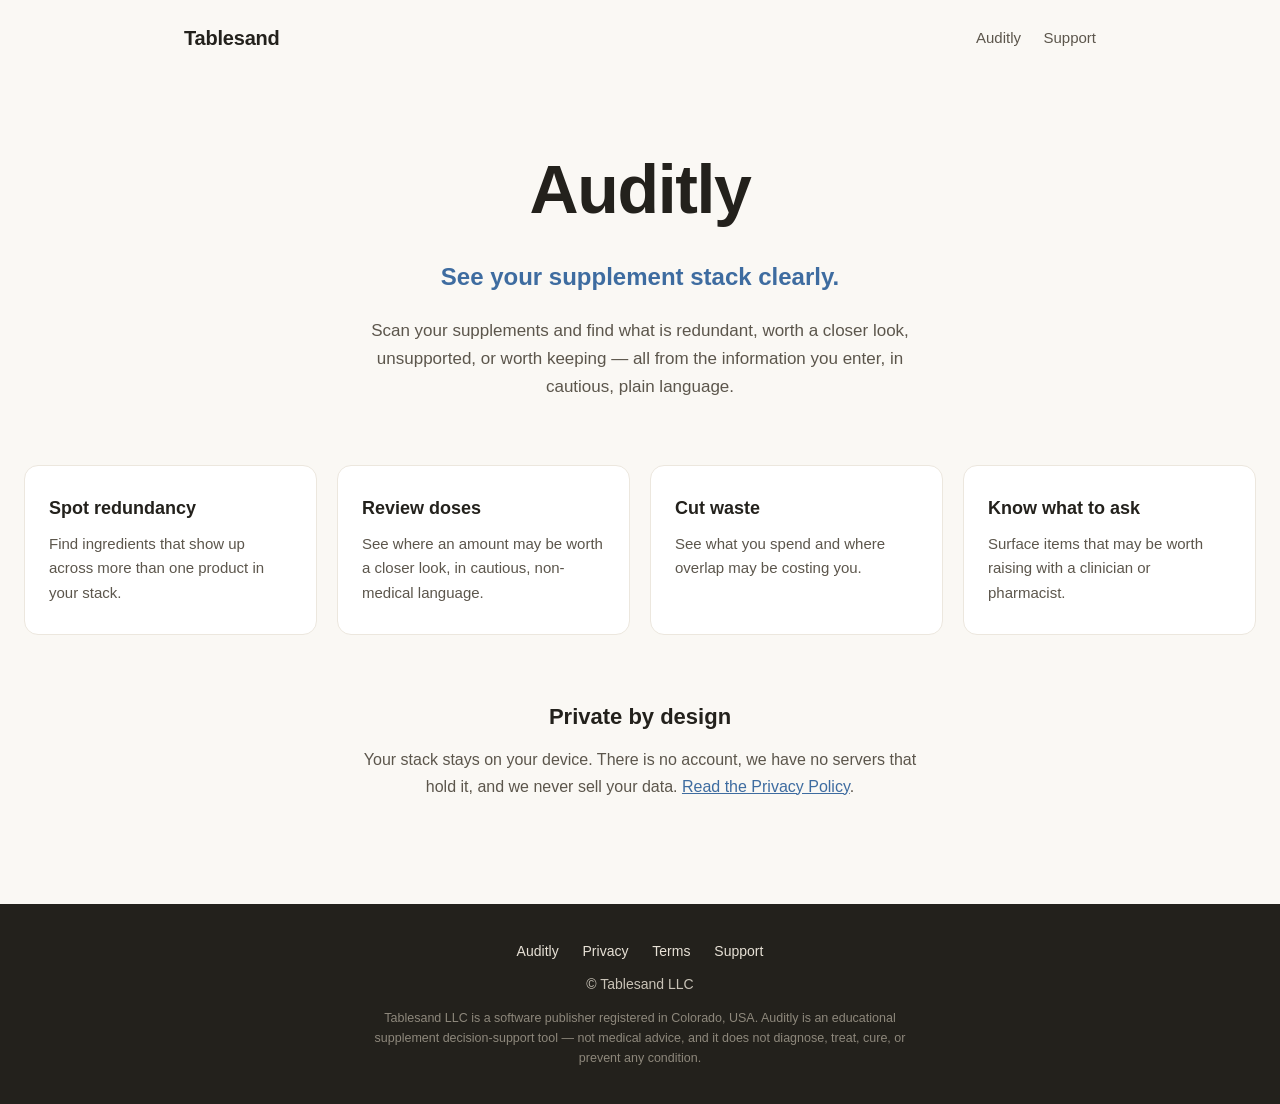
==== auditly/index.html @ 9981241c "feat(auditly): add Auditly site section and retire Coover Add the marketing landing, Privacy Policy," ====
<!DOCTYPE html>
<html lang="en">
<head>
  <meta charset="UTF-8">
  <meta name="viewport" content="width=device-width, initial-scale=1">
  <title>Auditly — See your supplement stack clearly</title>
  <meta name="description" content="Auditly reviews the supplements you take and shows where they may overlap, where a dose may be worth a closer look, where you may be overspending, and what may be worth discussing with a clinician.">
  <link rel="stylesheet" href="/styles.css">
</head>
<body>
  <nav class="nav">
    <a class="brand" href="/">Tablesand</a>
    <div class="links">
      <a href="/auditly">Auditly</a>
      <a href="/auditly/support">Support</a>
    </div>
  </nav>

  <header class="hero">
    <h1>Auditly</h1>
    <div class="tag">See your supplement stack clearly.</div>
    <p>Scan your supplements and find what is redundant, worth a closer look, unsupported, or worth keeping — all from the information you enter, in cautious, plain language.</p>
  </header>

  <section class="feat" id="what">
    <div class="card">
      <h3>Spot redundancy</h3>
      <p>Find ingredients that show up across more than one product in your stack.</p>
    </div>
    <div class="card">
      <h3>Review doses</h3>
      <p>See where an amount may be worth a closer look, in cautious, non-medical language.</p>
    </div>
    <div class="card">
      <h3>Cut waste</h3>
      <p>See what you spend and where overlap may be costing you.</p>
    </div>
    <div class="card">
      <h3>Know what to ask</h3>
      <p>Surface items that may be worth raising with a clinician or pharmacist.</p>
    </div>
  </section>

  <section class="contact">
    <h2>Private by design</h2>
    <p style="max-width:560px;margin:0 auto;color:var(--muted);font-size:16px">Your stack stays on your device. There is no account, we have no servers that hold it, and we never sell your data. <a href="/auditly/privacy">Read the Privacy Policy</a>.</p>
  </section>

  <footer>
    <div>
      <a href="/auditly">Auditly</a>
      <a href="/auditly/privacy">Privacy</a>
      <a href="/auditly/terms">Terms</a>
      <a href="/auditly/support">Support</a>
    </div>
    <div style="margin-top:10px">© Tablesand LLC</div>
    <span class="disc">Tablesand LLC is a software publisher registered in Colorado, USA. Auditly is an educational supplement decision-support tool — not medical advice, and it does not diagnose, treat, cure, or prevent any condition.</span>
  </footer>
</body>
</html>
---- styles.css ----
:root {
  --paper: #FAF8F4;
  --ink: #23211C;
  --muted: #5C564C;
  --soft: #8A8377;
  --accent: #3E6CA0;
  --accent-soft: #EAF0F7;
  --card: #FFFFFF;
  --border: #ECE7DE;
  --footer: #23211C;
}

* { box-sizing: border-box; }

html { -webkit-text-size-adjust: 100%; }

body {
  margin: 0;
  background: var(--paper);
  color: var(--ink);
  font-family: -apple-system, BlinkMacSystemFont, "Segoe UI", Helvetica, Arial, sans-serif;
  line-height: 1.65;
}

a { color: var(--accent); }

.wrap { max-width: 760px; margin: 0 auto; padding: 0 24px; }

/* Top nav */
.nav {
  display: flex;
  align-items: center;
  justify-content: space-between;
  max-width: 960px;
  margin: 0 auto;
  padding: 22px 24px;
}
.nav .brand { font-weight: 700; font-size: 20px; letter-spacing: -0.01em; text-decoration: none; color: var(--ink); }
.nav .links a { margin-left: 18px; font-size: 15px; text-decoration: none; color: var(--muted); }
.nav .links a:hover { color: var(--ink); }

/* Hero */
.hero { text-align: center; padding: 56px 24px 56px; }
.hero h1 { font-size: clamp(40px, 8vw, 68px); font-weight: 700; margin: 0 0 12px; letter-spacing: -0.02em; }
.hero .tag { font-size: clamp(18px, 3.2vw, 24px); color: var(--accent); font-weight: 600; margin: 0 0 20px; }
.hero p { max-width: 560px; margin: 0 auto 0; font-size: 17px; color: var(--muted); }

/* Feature / product row */
.feat { display: flex; flex-wrap: wrap; gap: 20px; justify-content: center; padding: 8px 24px 56px; }
.card {
  background: var(--card);
  border: 1px solid var(--border);
  border-radius: 14px;
  padding: 28px 24px;
  flex: 1 1 240px;
  max-width: 320px;
  text-align: left;
}
.card h3 { margin: 0 0 8px; font-size: 18px; }
.card p { margin: 0; font-size: 15px; color: var(--muted); }
.card .link { display: inline-block; margin-top: 12px; font-size: 14px; font-weight: 600; text-decoration: none; }

/* Contact */
.contact { text-align: center; padding: 8px 24px 56px; }
.contact h2 { font-size: 22px; font-weight: 700; margin: 0 0 12px; }
.mail {
  display: inline-block; background: var(--accent); color: #fff;
  text-decoration: none; padding: 12px 22px; border-radius: 10px; font-weight: 600; font-size: 16px;
}
.mail:hover { opacity: .9; }

/* Document pages */
.doc { padding: 48px 24px 24px; }
.doc h1 { font-size: clamp(30px, 5vw, 42px); font-weight: 700; margin: 0 0 6px; letter-spacing: -0.02em; }
.doc .date { color: var(--soft); font-size: 14px; margin: 0 0 28px; }
.doc h2 { font-size: 20px; font-weight: 700; color: var(--accent); margin: 32px 0 10px; }
.doc p { margin: 0 0 14px; font-size: 16px; color: #3F3A32; }
.doc ul { margin: 0 0 14px; padding-left: 22px; }
.doc li { margin: 0 0 8px; font-size: 16px; color: #3F3A32; }
.doc strong { color: var(--ink); }

/* Footer */
footer {
  background: var(--footer); color: #C9C3B7; text-align: center;
  padding: 36px 24px; margin-top: 48px; font-size: 14px;
}
footer a { color: #E7E1D6; text-decoration: none; margin: 0 10px; }
footer a:hover { text-decoration: underline; }
footer .disc { display: block; max-width: 560px; margin: 12px auto 0; color: #8E887C; font-size: 12.5px; line-height: 1.6; }
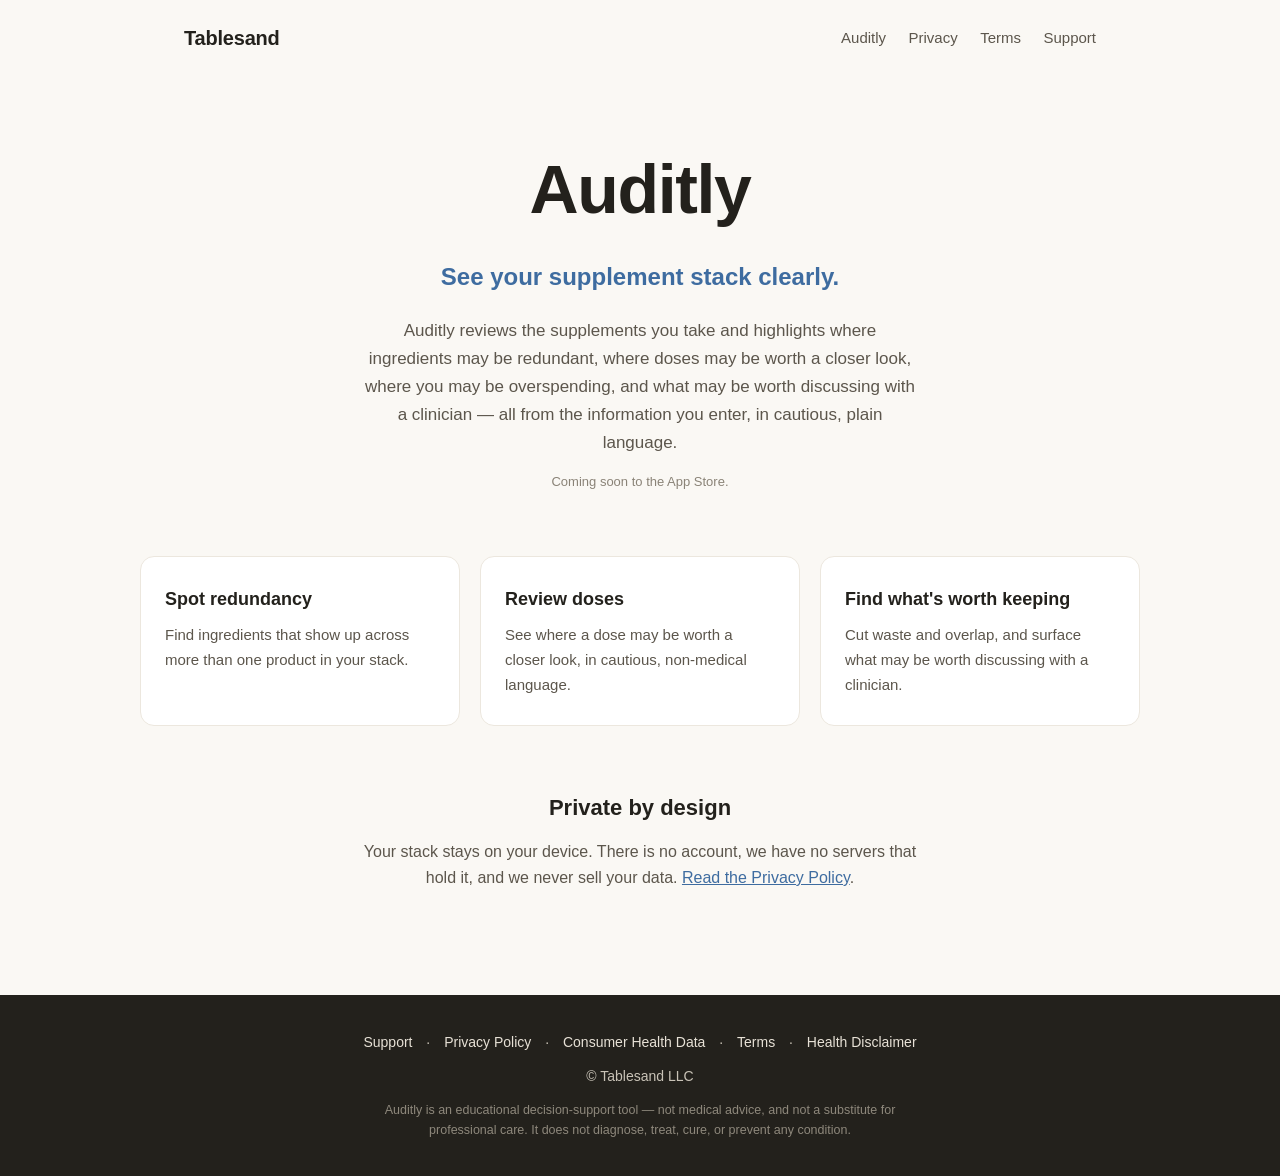
==== commit 9bc525e3: "feat(auditly): publish full long-form legal documents Replace the first-tier in-app summaries with t" ====
--- a/auditly/index.html
+++ b/auditly/index.html
@@ -4,7 +4,7 @@
   <meta charset="UTF-8">
   <meta name="viewport" content="width=device-width, initial-scale=1">
   <title>Auditly — See your supplement stack clearly</title>
-  <meta name="description" content="Auditly reviews the supplements you take and shows where they may overlap, where a dose may be worth a closer look, where you may be overspending, and what may be worth discussing with a clinician.">
+  <meta name="description" content="Auditly reviews the supplements you take and highlights where ingredients may be redundant, where doses may be worth a closer look, and what may be worth discussing with a clinician.">
   <link rel="stylesheet" href="/styles.css">
 </head>
 <body>
@@ -12,6 +12,8 @@
     <a class="brand" href="/">Tablesand</a>
     <div class="links">
       <a href="/auditly">Auditly</a>
+      <a href="/auditly/privacy">Privacy</a>
+      <a href="/auditly/terms">Terms</a>
       <a href="/auditly/support">Support</a>
     </div>
   </nav>
@@ -19,25 +21,22 @@
   <header class="hero">
     <h1>Auditly</h1>
     <div class="tag">See your supplement stack clearly.</div>
-    <p>Scan your supplements and find what is redundant, worth a closer look, unsupported, or worth keeping — all from the information you enter, in cautious, plain language.</p>
+    <p>Auditly reviews the supplements you take and highlights where ingredients may be redundant, where doses may be worth a closer look, where you may be overspending, and what may be worth discussing with a clinician — all from the information you enter, in cautious, plain language.</p>
+    <span class="soon" style="display:block;margin-top:14px;font-size:13px;color:var(--soft)">Coming soon to the App Store.</span>
   </header>
 
-  <section class="feat" id="what">
+  <section class="feat">
     <div class="card">
       <h3>Spot redundancy</h3>
       <p>Find ingredients that show up across more than one product in your stack.</p>
     </div>
     <div class="card">
       <h3>Review doses</h3>
-      <p>See where an amount may be worth a closer look, in cautious, non-medical language.</p>
+      <p>See where a dose may be worth a closer look, in cautious, non-medical language.</p>
     </div>
     <div class="card">
-      <h3>Cut waste</h3>
-      <p>See what you spend and where overlap may be costing you.</p>
-    </div>
-    <div class="card">
-      <h3>Know what to ask</h3>
-      <p>Surface items that may be worth raising with a clinician or pharmacist.</p>
+      <h3>Find what's worth keeping</h3>
+      <p>Cut waste and overlap, and surface what may be worth discussing with a clinician.</p>
     </div>
   </section>
 
@@ -48,13 +47,14 @@
 
   <footer>
     <div>
-      <a href="/auditly">Auditly</a>
-      <a href="/auditly/privacy">Privacy</a>
-      <a href="/auditly/terms">Terms</a>
-      <a href="/auditly/support">Support</a>
+      <a href="/auditly/support">Support</a> ·
+      <a href="/auditly/privacy">Privacy Policy</a> ·
+      <a href="/auditly/consumer-health-data">Consumer Health Data</a> ·
+      <a href="/auditly/terms">Terms</a> ·
+      <a href="/auditly/health-disclaimer">Health Disclaimer</a>
     </div>
-    <div style="margin-top:10px">© Tablesand LLC</div>
-    <span class="disc">Tablesand LLC is a software publisher registered in Colorado, USA. Auditly is an educational supplement decision-support tool — not medical advice, and it does not diagnose, treat, cure, or prevent any condition.</span>
+    <div style="margin-top:10px;">© Tablesand LLC</div>
+    <span class="disc">Auditly is an educational decision-support tool — not medical advice, and not a substitute for professional care. It does not diagnose, treat, cure, or prevent any condition.</span>
   </footer>
 </body>
 </html>
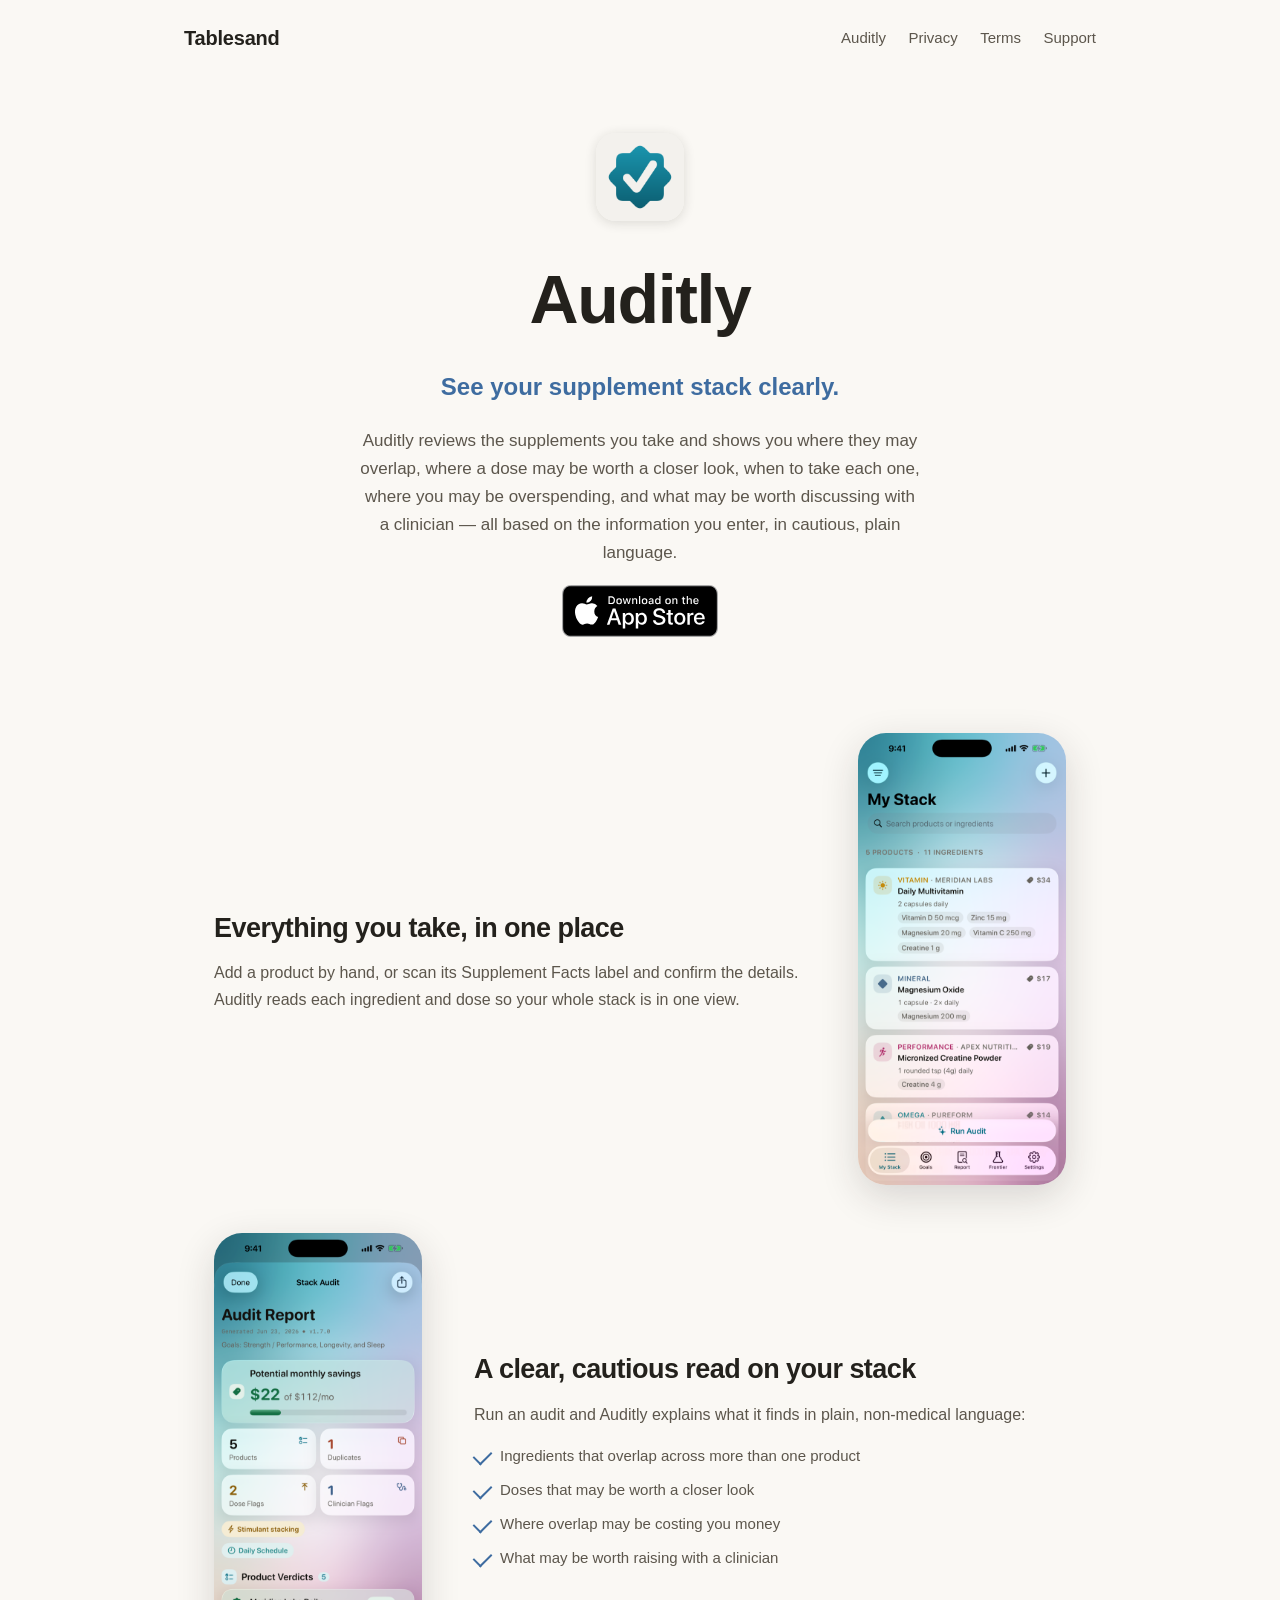
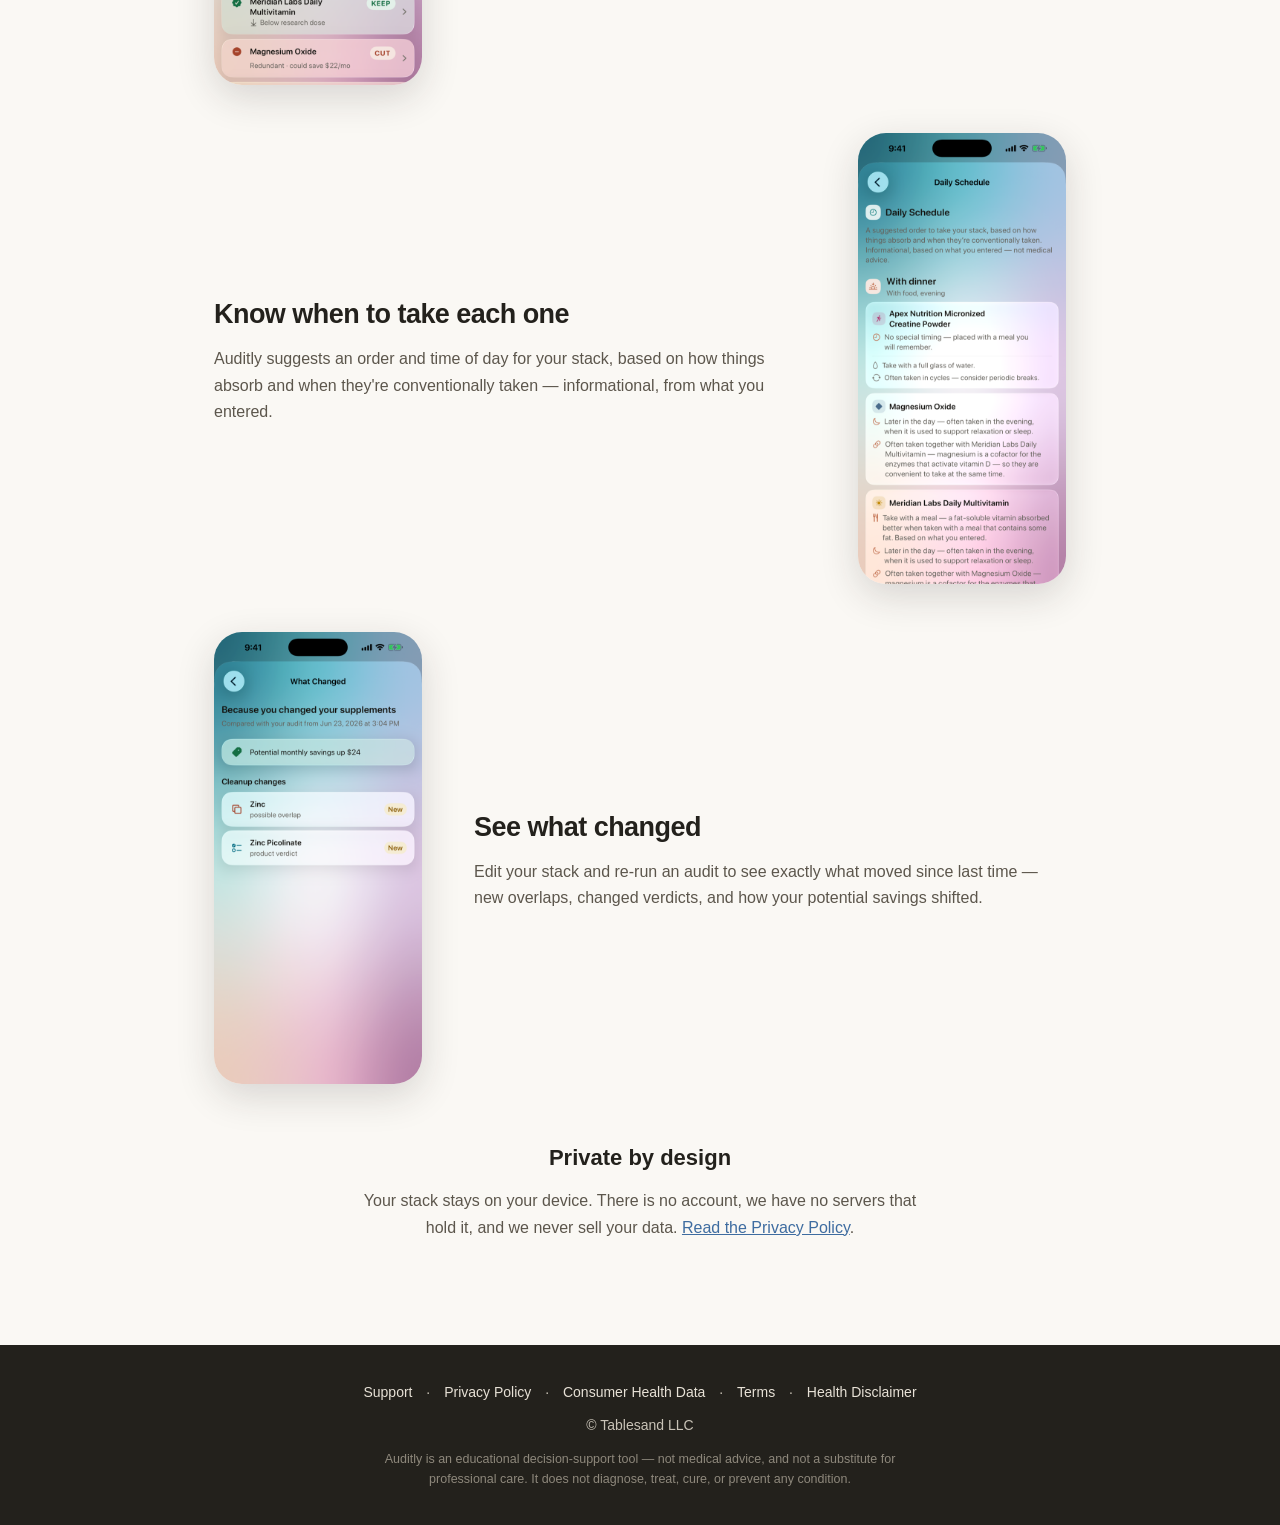
==== commit 1fcfaaa9: "feat(auditly): add App Store launch assets, refresh copy, and screenshot showcase The Auditly app is" ====
--- a/auditly/index.html
+++ b/auditly/index.html
@@ -4,8 +4,10 @@
   <meta charset="UTF-8">
   <meta name="viewport" content="width=device-width, initial-scale=1">
   <title>Auditly — See your supplement stack clearly</title>
-  <meta name="description" content="Auditly reviews the supplements you take and highlights where ingredients may be redundant, where doses may be worth a closer look, and what may be worth discussing with a clinician.">
+  <meta name="description" content="Auditly reviews the supplements you take and shows where they may overlap, where a dose may be worth a closer look, when to take each one, where you may be overspending, and what may be worth discussing with a clinician.">
   <link rel="stylesheet" href="/styles.css">
+  <link rel="icon" type="image/png" href="/favicon-96.png">
+  <link rel="apple-touch-icon" href="/apple-touch-icon.png">
 </head>
 <body>
   <nav class="nav">
@@ -19,24 +21,50 @@
   </nav>
 
   <header class="hero">
+    <img class="appicon" src="/auditly-icon.png" alt="Auditly app icon" width="88" height="88">
     <h1>Auditly</h1>
     <div class="tag">See your supplement stack clearly.</div>
-    <p>Auditly reviews the supplements you take and highlights where ingredients may be redundant, where doses may be worth a closer look, where you may be overspending, and what may be worth discussing with a clinician — all from the information you enter, in cautious, plain language.</p>
-    <span class="soon" style="display:block;margin-top:14px;font-size:13px;color:var(--soft)">Coming soon to the App Store.</span>
+    <p>Auditly reviews the supplements you take and shows you where they may overlap, where a dose may be worth a closer look, when to take each one, where you may be overspending, and what may be worth discussing with a clinician — all based on the information you enter, in cautious, plain language.</p>
+    <a class="appstore" href="https://apps.apple.com/us/app/auditly/id6780102394" style="margin-top:18px"><img src="/appstore-badge.svg" alt="Download Auditly on the App Store" width="150" height="50"></a>
   </header>
 
-  <section class="feat">
-    <div class="card">
-      <h3>Spot redundancy</h3>
-      <p>Find ingredients that show up across more than one product in your stack.</p>
+  <section class="showcase">
+    <div class="show-row">
+      <div class="show-text">
+        <h3>Everything you take, in one place</h3>
+        <p>Add a product by hand, or scan its Supplement Facts label and confirm the details. Auditly reads each ingredient and dose so your whole stack is in one view.</p>
+      </div>
+      <div class="show-shot"><img src="/auditly/img/stack.png" alt="The My Stack screen listing supplements and their ingredients" width="256" height="556" loading="lazy"></div>
     </div>
-    <div class="card">
-      <h3>Review doses</h3>
-      <p>See where a dose may be worth a closer look, in cautious, non-medical language.</p>
+
+    <div class="show-row">
+      <div class="show-text">
+        <h3>A clear, cautious read on your stack</h3>
+        <p>Run an audit and Auditly explains what it finds in plain, non-medical language:</p>
+        <ul class="show-list">
+          <li>Ingredients that overlap across more than one product</li>
+          <li>Doses that may be worth a closer look</li>
+          <li>Where overlap may be costing you money</li>
+          <li>What may be worth raising with a clinician</li>
+        </ul>
+      </div>
+      <div class="show-shot"><img src="/auditly/img/report.png" alt="The audit report showing monthly savings, duplicates, dose flags, and product verdicts" width="256" height="556" loading="lazy"></div>
     </div>
-    <div class="card">
-      <h3>Find what's worth keeping</h3>
-      <p>Cut waste and overlap, and surface what may be worth discussing with a clinician.</p>
+
+    <div class="show-row">
+      <div class="show-text">
+        <h3>Know when to take each one</h3>
+        <p>Auditly suggests an order and time of day for your stack, based on how things absorb and when they're conventionally taken — informational, from what you entered.</p>
+      </div>
+      <div class="show-shot"><img src="/auditly/img/schedule.png" alt="The daily schedule grouping supplements by time of day" width="256" height="556" loading="lazy"></div>
+    </div>
+
+    <div class="show-row">
+      <div class="show-text">
+        <h3>See what changed</h3>
+        <p>Edit your stack and re-run an audit to see exactly what moved since last time — new overlaps, changed verdicts, and how your potential savings shifted.</p>
+      </div>
+      <div class="show-shot"><img src="/auditly/img/changed.png" alt="The What Changed screen comparing an audit to the previous one" width="256" height="556" loading="lazy"></div>
     </div>
   </section>
 
--- a/styles.css
+++ b/styles.css
@@ -60,6 +60,41 @@
 .card p { margin: 0; font-size: 15px; color: var(--muted); }
 .card .link { display: inline-block; margin-top: 12px; font-size: 14px; font-weight: 600; text-decoration: none; }
 
+/* App icon */
+.appicon { display: block; width: 88px; height: 88px; border-radius: 20px; margin: 0 auto 22px; box-shadow: 0 2px 12px rgba(35, 33, 28, .14); }
+.card-head { display: flex; align-items: center; gap: 12px; margin: 0 0 8px; }
+.card-head img { width: 40px; height: 40px; border-radius: 9px; box-shadow: 0 1px 5px rgba(35, 33, 28, .12); }
+.card-head h3 { margin: 0; font-size: 18px; }
+
+/* App Store badge */
+.appstore { display: inline-block; line-height: 0; }
+.appstore img, .appstore svg { height: 52px; width: auto; }
+.appstore:hover { opacity: .85; }
+.card .appstore { margin-top: 14px; }
+
+/* Alternating screenshot showcase */
+.showcase { max-width: 900px; margin: 0 auto; padding: 8px 24px 24px; }
+.show-row { display: flex; align-items: center; gap: 52px; padding: 24px 0; }
+.show-row:nth-child(even) { flex-direction: row-reverse; }
+.show-text { flex: 1 1 0; min-width: 0; }
+.show-text h3 { font-size: clamp(22px, 3vw, 27px); margin: 0 0 10px; letter-spacing: -0.02em; }
+.show-text p { font-size: 16px; color: var(--muted); margin: 0; }
+.show-list { list-style: none; margin: 16px 0 0; padding: 0; }
+.show-list li { position: relative; padding-left: 26px; margin: 0 0 9px; font-size: 15px; color: var(--muted); }
+.show-list li:last-child { margin-bottom: 0; }
+.show-list li::before {
+  content: ""; position: absolute; left: 0; top: 6px; width: 15px; height: 9px;
+  border-left: 2px solid var(--accent); border-bottom: 2px solid var(--accent);
+  transform: rotate(-45deg);
+}
+.show-shot { flex: 0 0 auto; width: 208px; }
+.show-shot img { width: 100%; height: auto; display: block; border-radius: 28px; box-shadow: 0 12px 38px rgba(35, 33, 28, .16); }
+@media (max-width: 720px) {
+  .show-row, .show-row:nth-child(even) { flex-direction: column; text-align: center; gap: 20px; padding: 26px 0; }
+  .show-shot { width: 196px; }
+  .show-list { display: inline-block; text-align: left; }
+}
+
 /* Contact */
 .contact { text-align: center; padding: 8px 24px 56px; }
 .contact h2 { font-size: 22px; font-weight: 700; margin: 0 0 12px; }
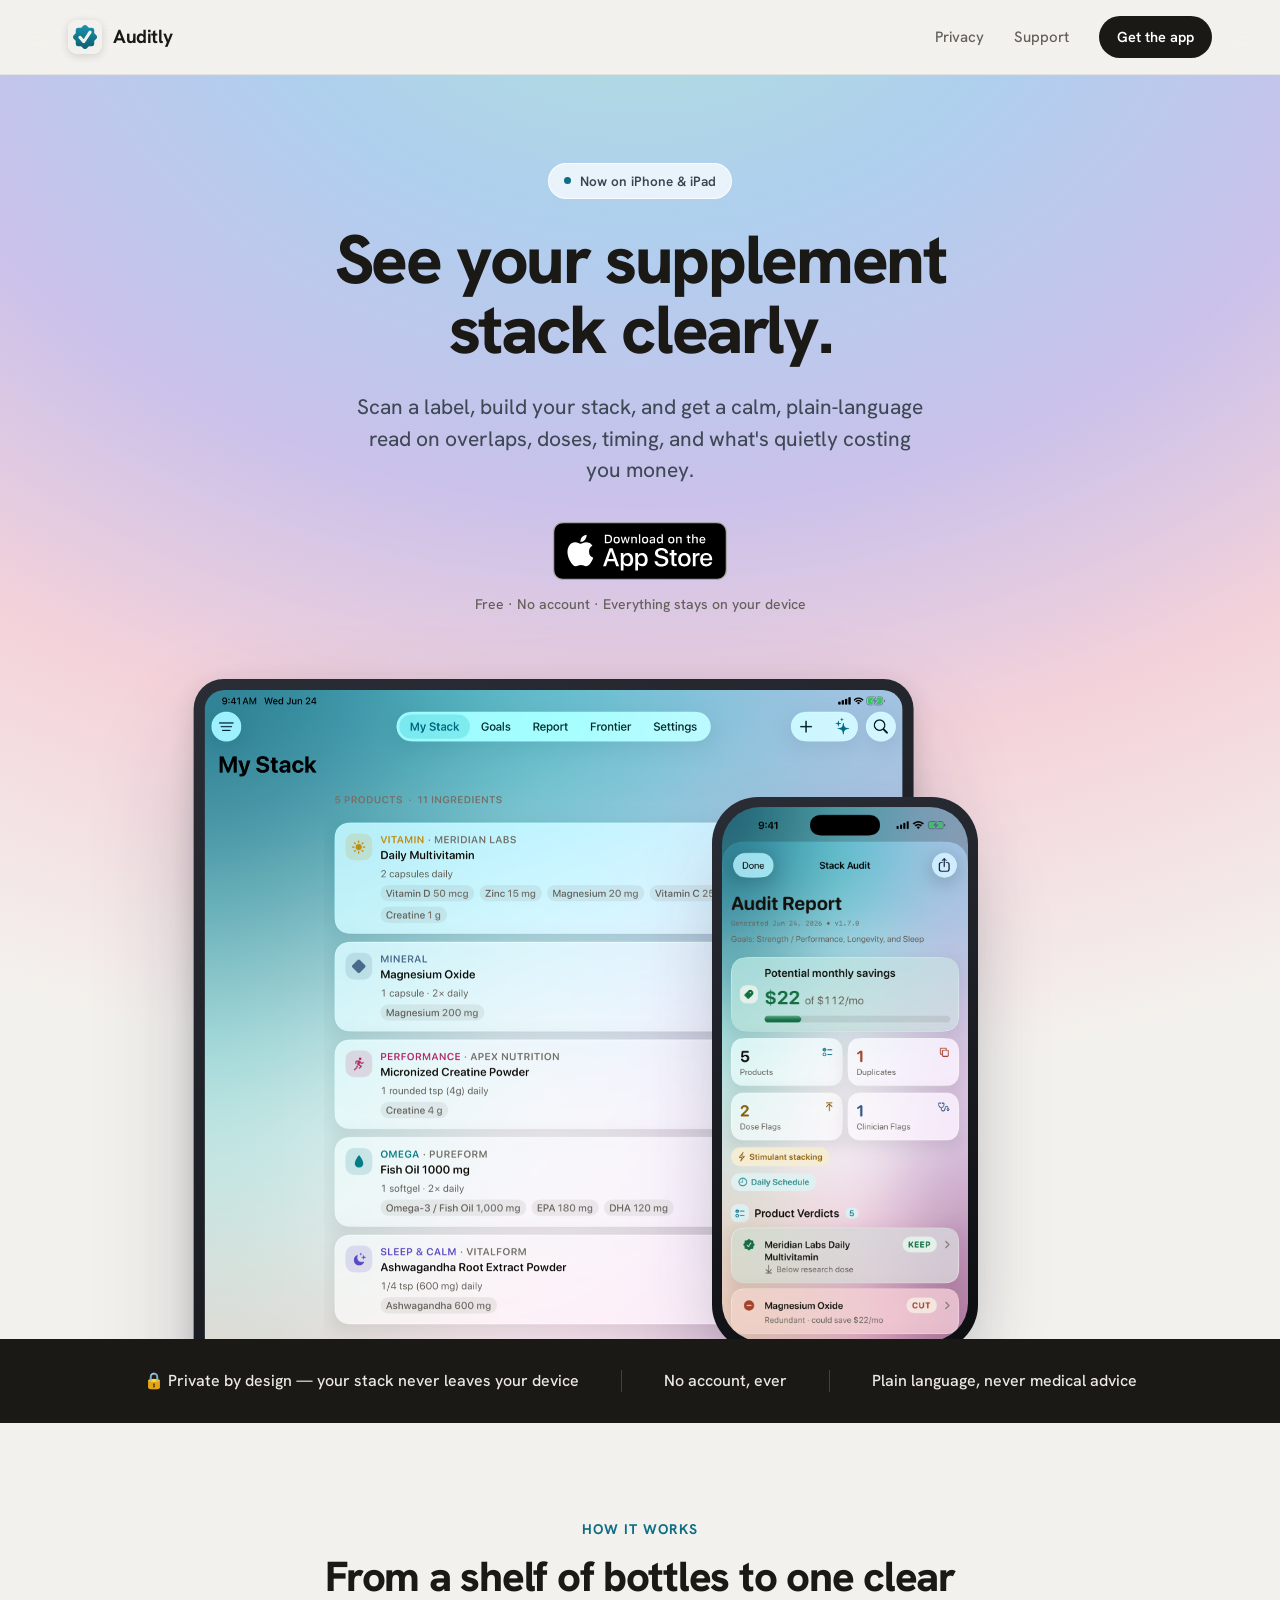
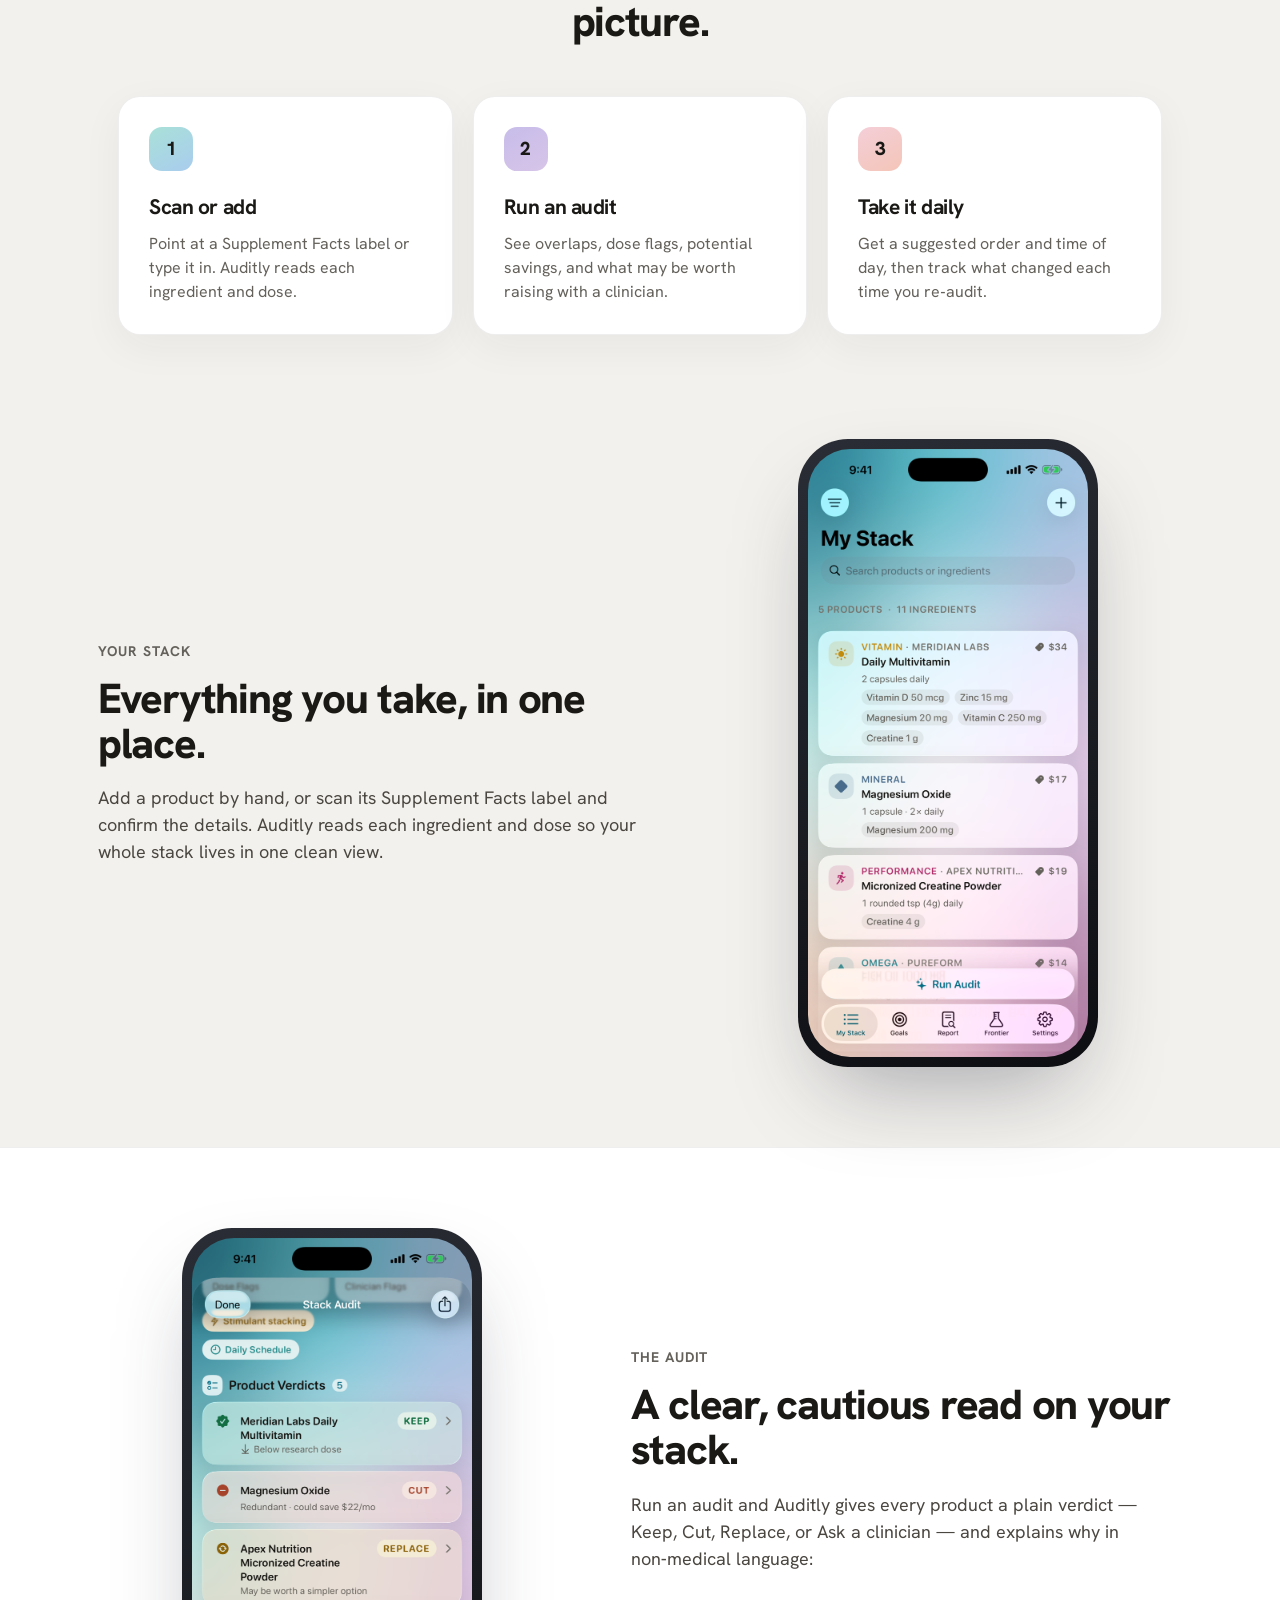
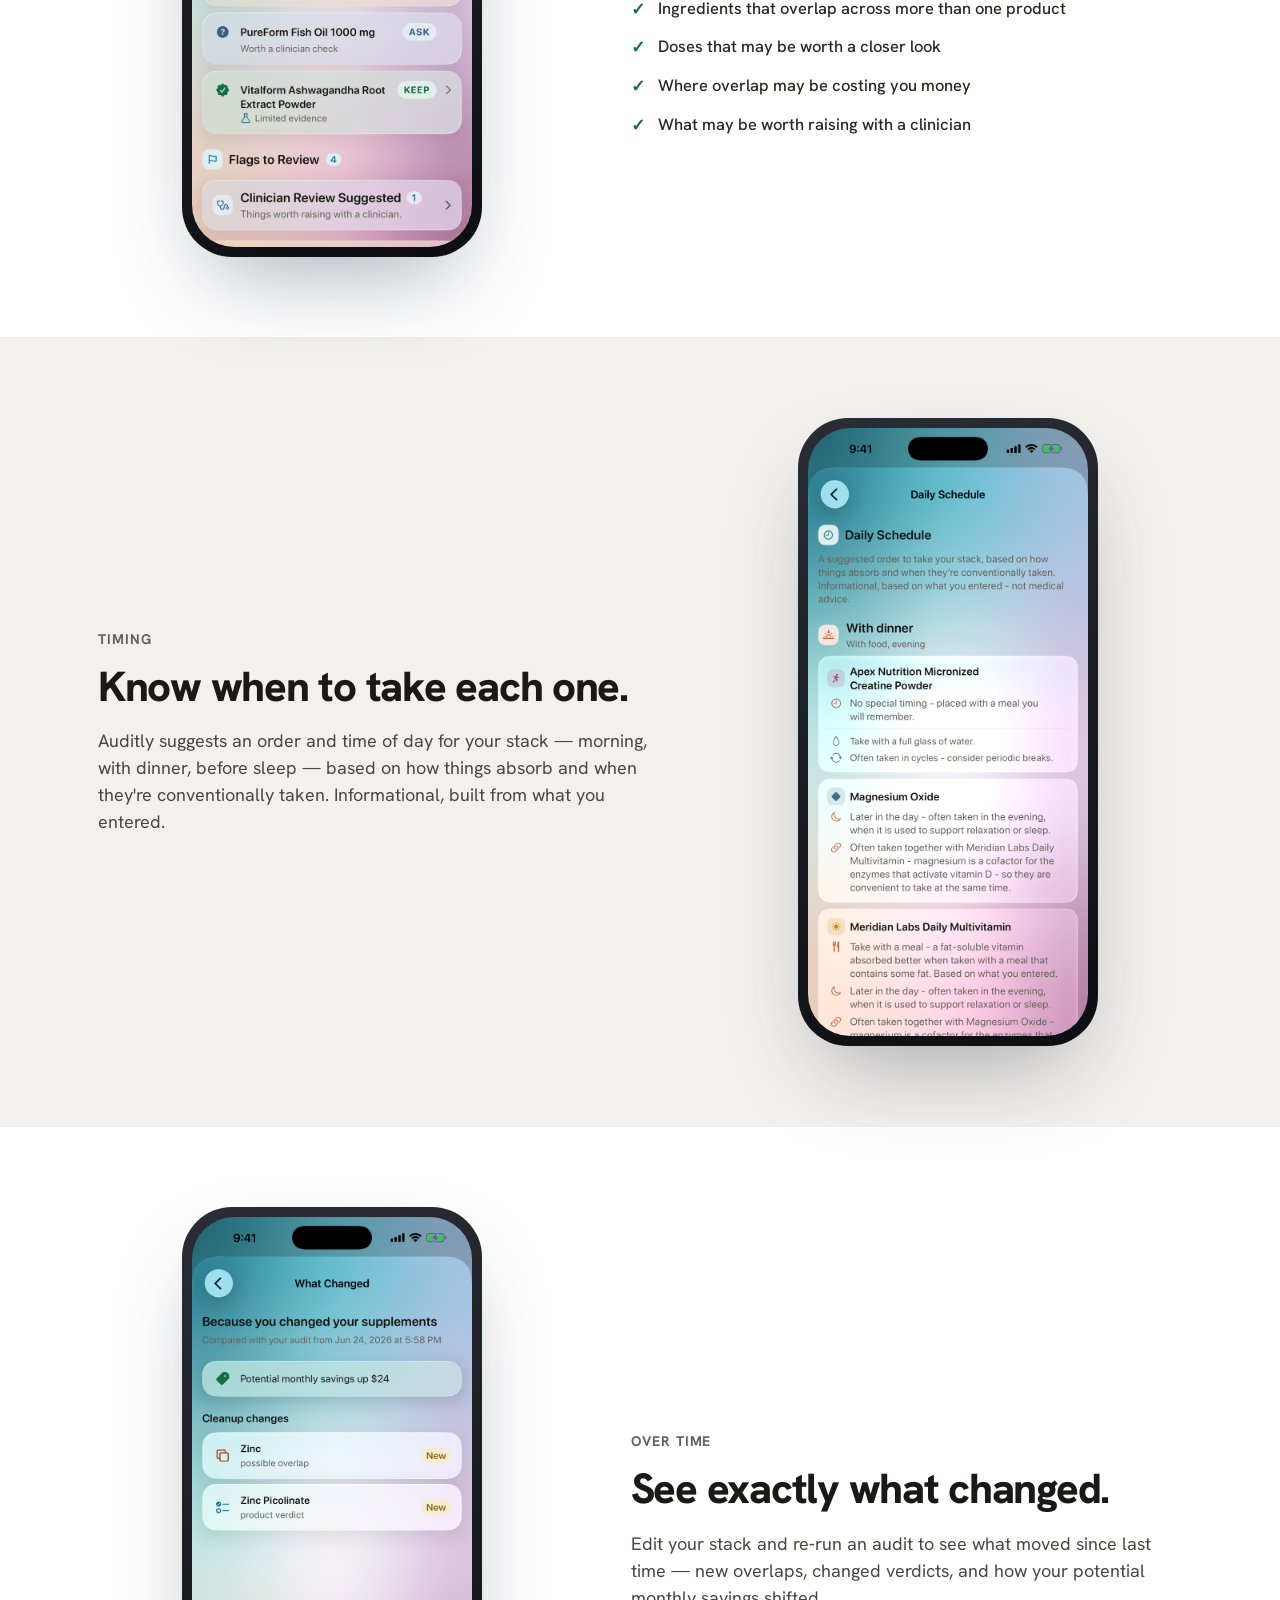
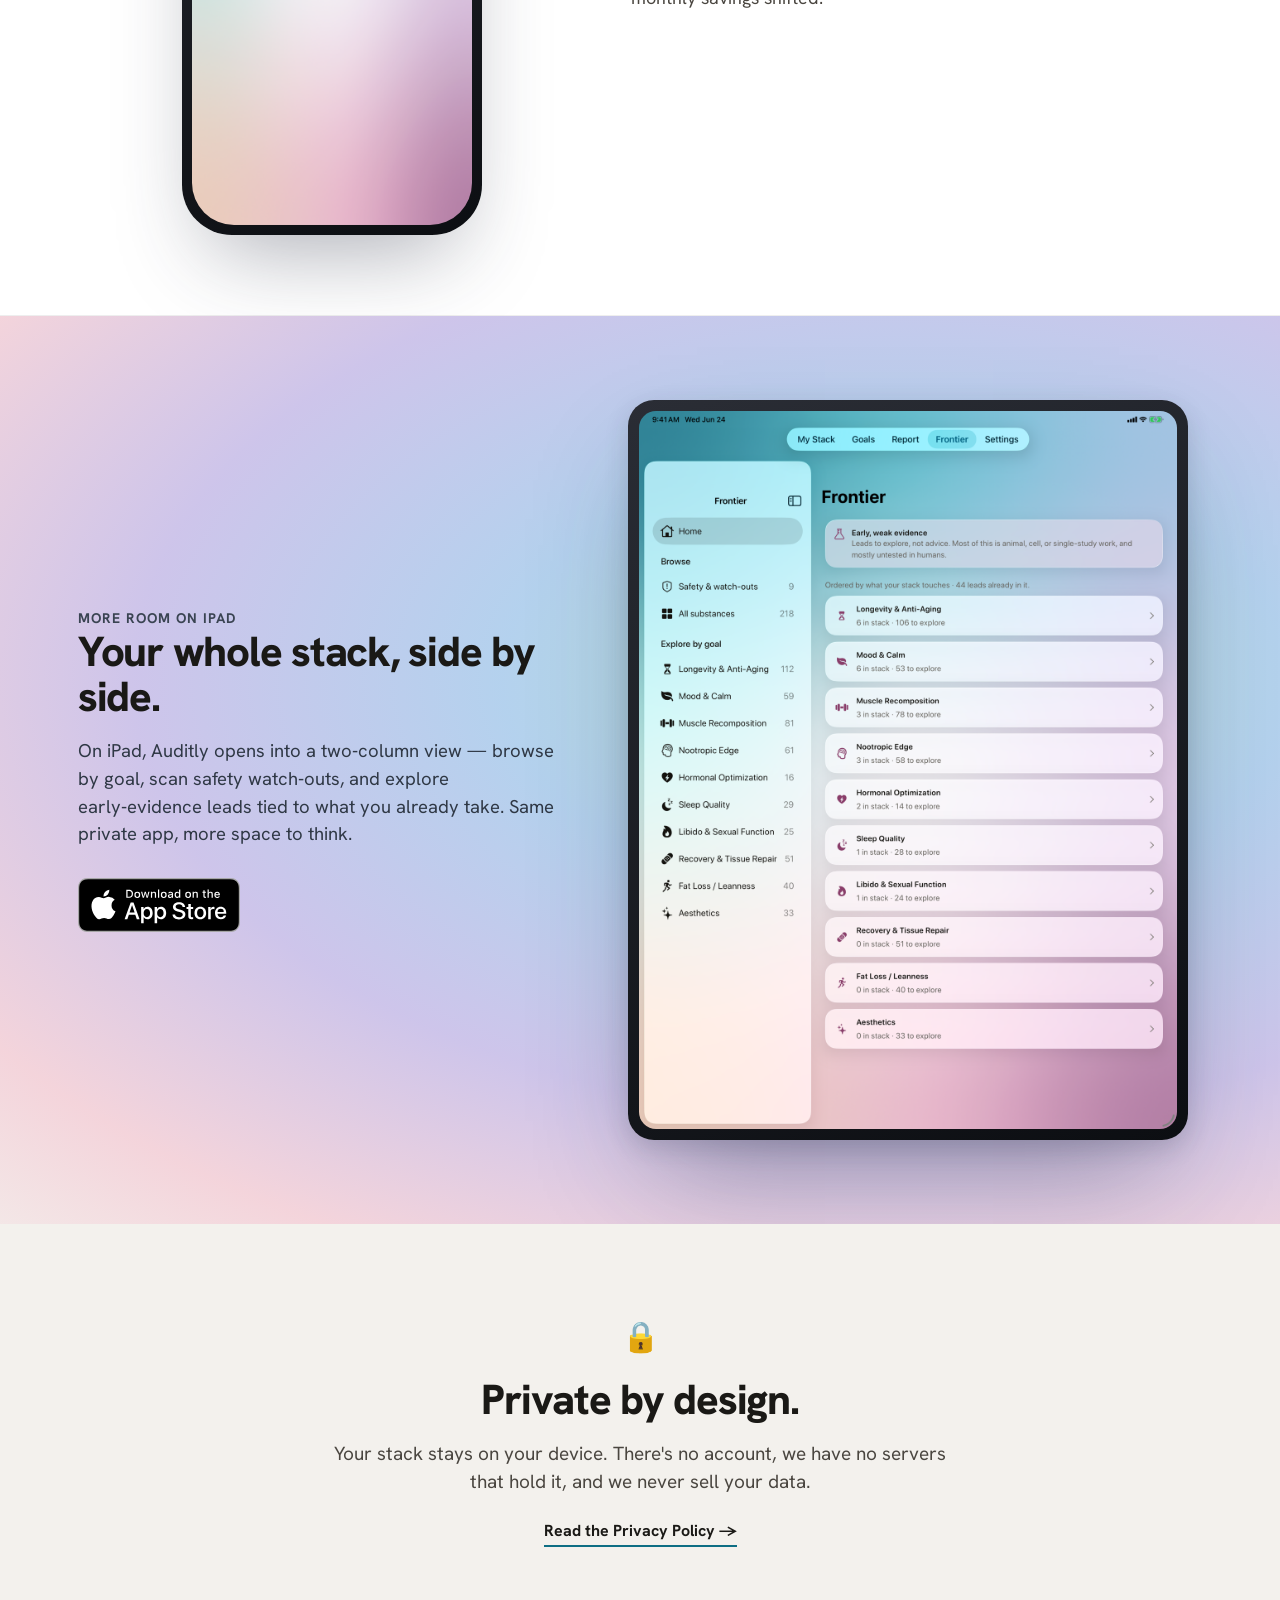
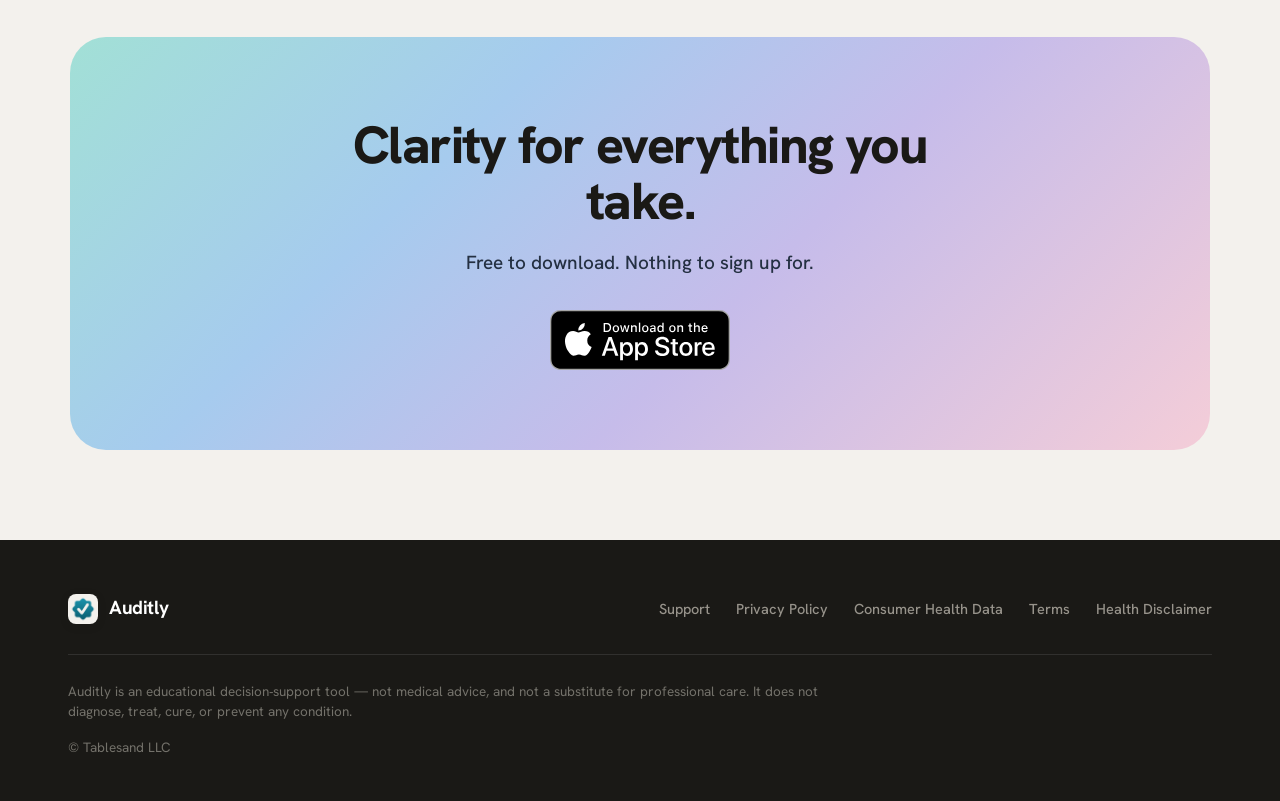
==== commit f569ca23: "feat(auditly): redesign landing page with hero, feature rows, and iPad Frontier section Replace the " ====
--- a/auditly/index.html
+++ b/auditly/index.html
@@ -1,88 +1,331 @@
-<!DOCTYPE html>
+<!doctype html>
 <html lang="en">
 <head>
-  <meta charset="UTF-8">
-  <meta name="viewport" content="width=device-width, initial-scale=1">
-  <title>Auditly — See your supplement stack clearly</title>
-  <meta name="description" content="Auditly reviews the supplements you take and shows where they may overlap, where a dose may be worth a closer look, when to take each one, where you may be overspending, and what may be worth discussing with a clinician.">
-  <link rel="stylesheet" href="/styles.css">
-  <link rel="icon" type="image/png" href="/favicon-96.png">
-  <link rel="apple-touch-icon" href="/apple-touch-icon.png">
+<meta charset="utf-8">
+<meta name="viewport" content="width=device-width, initial-scale=1">
+<title>Auditly — See your supplement stack clearly</title>
+<meta name="description" content="Auditly reviews the supplements you take and shows where they overlap, where a dose may be worth a closer look, when to take each one, and where you may be overspending — in cautious, plain language.">
+
+<link rel="icon" type="image/png" href="/favicon-96.png">
+<link rel="apple-touch-icon" href="/apple-touch-icon.png">
+
+<link rel="preconnect" href="https://fonts.googleapis.com">
+<link rel="preconnect" href="https://fonts.gstatic.com" crossorigin>
+<link href="https://fonts.googleapis.com/css2?family=Hanken+Grotesk:wght@400;500;600;700;800&display=swap" rel="stylesheet">
+
+<style>
+  :root{
+    /* ---- Brand palette (from Auditly asset catalog, light mode) ---- */
+    --canvas:      #F3F1ED;   /* app background / page */
+    --card:        #FFFFFF;
+    --ink:         #1A1916;   /* primary text */
+    --ink-2:       #64615B;   /* secondary text */
+    --ink-3:       #73716A;   /* faint text */
+    --hairline:    rgba(26,25,22,.07);
+    --teal:        #0E6E84;   /* brand accent (links, dots, underlines) */
+    --keep:        #1B6E45;   /* verdict green (checkmarks) */
+    --bezel:       linear-gradient(160deg,#2a2d35,#0c0e12); /* device body */
+    --aurora:      linear-gradient(135deg,#A2E0D6 0%,#A6CBEE 32%,#C6BCEA 60%,#F4CDD8 100%);
+    --aurora-soft: radial-gradient(120% 92% at 50% -12%,#A9E1D8 0%,#A9CCEE 26%,#C7BDEA 50%,#F4CFD8 72%,var(--canvas) 100%);
+    --maxw: 1200px;
+    --font: 'Hanken Grotesk', -apple-system, BlinkMacSystemFont, 'Helvetica Neue', sans-serif;
+  }
+
+  *{box-sizing:border-box;margin:0;padding:0}
+  html{scroll-behavior:smooth}
+  body{font-family:var(--font);color:var(--ink);background:var(--canvas);-webkit-font-smoothing:antialiased;text-rendering:optimizeLegibility;line-height:1.5}
+  a{text-decoration:none;color:inherit}
+  img{display:block;max-width:100%}
+  ::selection{background:var(--ink);color:#fff}
+  .wrap{max-width:var(--maxw);margin:0 auto;padding-inline:28px}
+
+  /* ---------- Device frames ---------- */
+  .device{background:var(--bezel)}
+  .device img{width:100%;background:#e9e7e2}      /* placeholder tone before load */
+  .device--phone{border-radius:50px;padding:10px;box-shadow:0 40px 90px -28px rgba(40,44,64,.4)}
+  .device--phone img{border-radius:42px;aspect-ratio:1320/2868}
+  .device--pad{border-radius:30px;padding:11px;box-shadow:0 50px 110px -30px rgba(40,44,64,.42),0 8px 24px rgba(40,44,64,.16)}
+  .device--pad img{border-radius:20px;aspect-ratio:2064/2752}
+
+  /* ---------- Buttons ---------- */
+  .btn-dark{display:inline-flex;align-items:center;gap:8px;background:var(--ink);color:#fff;font-weight:600;font-size:14.5px;padding:10px 18px;border-radius:999px}
+  .badge img{height:58px;width:auto}
+
+  /* ---------- Nav ---------- */
+  header.nav{position:sticky;top:0;z-index:50;background:rgba(243,241,237,.72);backdrop-filter:blur(18px);-webkit-backdrop-filter:blur(18px);border-bottom:1px solid var(--hairline)}
+  header.nav .wrap{display:flex;align-items:center;justify-content:space-between;padding-block:16px}
+  .brand{display:flex;align-items:center;gap:11px;font-weight:700;font-size:19px;letter-spacing:-.02em}
+  .brand img{width:34px;height:34px;border-radius:9px;box-shadow:0 2px 8px rgba(26,25,22,.16)}
+  .nav-links{display:flex;align-items:center;gap:30px}
+  .nav-links a.muted{font-size:15px;color:var(--ink-2);font-weight:500}
+
+  /* ---------- Hero ---------- */
+  .hero{position:relative;overflow:hidden;padding:88px 0 0}
+  .hero::before{content:"";position:absolute;inset:0;background:var(--aurora-soft);opacity:.92}
+  .hero .inner{position:relative;max-width:980px;margin:0 auto;text-align:center;padding-inline:28px}
+  .pill{display:inline-flex;align-items:center;gap:9px;background:rgba(255,255,255,.72);backdrop-filter:blur(10px);border:1px solid rgba(255,255,255,.85);padding:7px 15px;border-radius:999px;font-size:13.5px;font-weight:600;color:#3A4452;margin-bottom:26px}
+  .pill .dot{width:7px;height:7px;border-radius:50%;background:var(--teal)}
+  h1{font-size:clamp(40px,7vw,68px);line-height:1.03;letter-spacing:-.035em;font-weight:800;max-width:760px;margin-inline:auto;text-wrap:balance}
+  .lede{font-size:clamp(17px,2.4vw,21px);line-height:1.5;color:#3F4855;max-width:580px;margin:26px auto 0;font-weight:450}
+  .cta{display:flex;flex-direction:column;align-items:center;gap:14px;margin-top:36px}
+  .fineprint{font-size:14px;color:var(--ink-2);font-weight:500}
+
+  .hero-devices{position:relative;max-width:1180px;margin:64px auto 0;height:660px}
+  .hero-devices .ipad{position:absolute;left:50%;top:0;transform:translateX(-62%);width:720px}
+  .hero-devices .iphone{position:absolute;right:50%;top:118px;transform:translateX(338px);width:266px;border-radius:46px}
+  .hero-devices .iphone img{border-radius:38px}
+
+  /* ---------- Trust strip ---------- */
+  .trust{background:var(--ink);color:#fff;padding:30px 0}
+  .trust .wrap{display:flex;align-items:center;justify-content:center;gap:42px;flex-wrap:wrap;text-align:center}
+  .trust .item{font-size:16px;font-weight:500;color:#ECEAE3;display:flex;align-items:center;gap:11px}
+  .trust .sep{width:1px;height:22px;background:rgba(255,255,255,.18)}
+
+  /* ---------- Section heads ---------- */
+  .eyebrow{font-size:14px;font-weight:700;letter-spacing:.07em;text-transform:uppercase;color:var(--ink-2)}
+  .eyebrow.teal{color:var(--teal)}
+  h2{font-size:clamp(30px,4.5vw,42px);letter-spacing:-.03em;font-weight:800;line-height:1.08}
+
+  /* ---------- How it works ---------- */
+  .how{max-width:1100px;margin:0 auto;padding:96px 28px 24px;text-align:center}
+  .how h2{max-width:640px;margin-inline:auto}
+  .steps{display:grid;grid-template-columns:repeat(3,1fr);gap:20px;margin-top:52px;text-align:left}
+  .step{background:var(--card);border:1px solid var(--hairline);border-radius:22px;padding:30px;box-shadow:0 12px 40px rgba(40,44,64,.05)}
+  .step .num{width:44px;height:44px;border-radius:13px;display:flex;align-items:center;justify-content:center;font-weight:800;font-size:19px;color:var(--ink);margin-bottom:20px}
+  .step h3{font-size:21px;font-weight:700;letter-spacing:-.02em;margin-bottom:9px}
+  .step p{font-size:16px;color:var(--ink-2)}
+
+  /* ---------- Feature rows ---------- */
+  .feature{padding:80px 0}
+  .feature.tinted{background:var(--card);border-block:1px solid var(--hairline)}
+  .feature .grid{max-width:1140px;margin:0 auto;padding-inline:28px;display:grid;grid-template-columns:1fr .85fr;gap:64px;align-items:center}
+  .feature.reverse .grid{grid-template-columns:.85fr 1fr}
+  .feature .copy h2{margin-top:14px}
+  .feature .copy p{font-size:18px;color:#4A4640;margin-top:18px}
+  .feature .shot{display:flex;justify-content:center}
+  .feature .shot .device--phone{width:300px}
+  .checklist{display:flex;flex-direction:column;gap:13px;margin-top:24px}
+  .checklist li{list-style:none;display:flex;align-items:flex-start;gap:13px;font-size:16.5px;color:#2A2620;font-weight:500}
+  .checklist .ck{color:var(--keep);font-weight:800;margin-top:1px}
+
+  /* ---------- Frontier (iPad) ---------- */
+  .frontier{position:relative;overflow:hidden;padding:84px 0}
+  .frontier::before{content:"";position:absolute;inset:0;background:radial-gradient(110% 90% at 70% 40%,#A9E1D8 0%,#A9CCEE 28%,#C7BDEA 54%,#F4CFD8 78%,var(--canvas) 100%);opacity:.85}
+  .frontier .grid{position:relative;max-width:1180px;margin:0 auto;padding-inline:28px;display:grid;grid-template-columns:.9fr 1.1fr;gap:56px;align-items:center}
+  .frontier .copy p{font-size:18.5px;color:#2F3845;margin-top:18px}
+  .frontier .copy .eyebrow,.frontier .copy h2{color:#1A1916}
+  .frontier .copy .eyebrow{color:#3A4452}
+  .frontier .shot{display:flex;justify-content:center}
+  .frontier .device--pad{width:560px;border-radius:26px}
+  .frontier .device--pad img{border-radius:17px}
+
+  /* ---------- Privacy ---------- */
+  .privacy{max-width:900px;margin:0 auto;padding:90px 28px;text-align:center}
+  .privacy .lock{font-size:30px;margin-bottom:18px}
+  .privacy p{font-size:19px;color:#4A4640;max-width:620px;margin:18px auto 0}
+  .privacy a.link{display:inline-block;margin-top:22px;font-size:16px;font-weight:700;color:var(--ink);border-bottom:2px solid var(--teal);padding-bottom:2px}
+
+  /* ---------- Final CTA ---------- */
+  .final{padding:0 28px 90px}
+  .final .panel{position:relative;overflow:hidden;max-width:1140px;margin:0 auto;border-radius:36px;padding:80px 40px;text-align:center;background:var(--aurora)}
+  .final h2{font-size:clamp(34px,5vw,52px);color:var(--ink);max-width:640px;margin-inline:auto}
+  .final p{font-size:19px;color:#243042;margin:20px auto 0;max-width:480px;font-weight:500}
+  .final .badge{margin-top:32px;display:flex;justify-content:center}
+
+  /* ---------- Footer ---------- */
+  footer.site{background:var(--ink);color:#97938B;padding:54px 0 44px}
+  footer.site .top{display:flex;align-items:center;justify-content:space-between;flex-wrap:wrap;gap:22px;padding-bottom:30px;border-bottom:1px solid rgba(255,255,255,.1)}
+  footer.site .brand{color:#fff}
+  footer.site .legal{display:flex;gap:26px;flex-wrap:wrap;font-size:14.5px;font-weight:500}
+  footer.site .disclaimer{font-size:13.5px;color:var(--ink-3);max-width:760px;margin-top:26px}
+  footer.site .copy{font-size:13.5px;color:var(--ink-3);margin-top:16px}
+
+  /* ============ RESPONSIVE ============ */
+  @media (max-width:900px){
+    .steps{grid-template-columns:1fr}
+    .feature .grid,.feature.reverse .grid,.frontier .grid{grid-template-columns:1fr;gap:36px}
+    .feature .shot{order:2}
+    .feature .copy{order:1}
+    .frontier .device--pad{width:100%;max-width:560px}
+    /* Hero: stack devices instead of absolute overlap */
+    .hero-devices{height:auto;display:flex;justify-content:center;align-items:flex-start;gap:0;margin-top:48px}
+    .hero-devices .ipad{position:static;transform:none;width:min(560px,86%)}
+    .hero-devices .iphone{position:relative;transform:none;right:auto;top:0;width:160px;margin-left:-70px;align-self:center}
+  }
+  @media (max-width:620px){
+    .nav-links{gap:16px}
+    .nav-links a.muted{display:none}           /* keep just the CTA on small screens */
+    .trust .sep{display:none}
+    .trust .wrap{gap:14px;flex-direction:column}
+  }
+</style>
 </head>
 <body>
-  <nav class="nav">
-    <a class="brand" href="/">Tablesand</a>
-    <div class="links">
-      <a href="/auditly">Auditly</a>
-      <a href="/auditly/privacy">Privacy</a>
-      <a href="/auditly/terms">Terms</a>
-      <a href="/auditly/support">Support</a>
-    </div>
-  </nav>
-
-  <header class="hero">
-    <img class="appicon" src="/auditly-icon.png" alt="Auditly app icon" width="88" height="88">
-    <h1>Auditly</h1>
-    <div class="tag">See your supplement stack clearly.</div>
-    <p>Auditly reviews the supplements you take and shows you where they may overlap, where a dose may be worth a closer look, when to take each one, where you may be overspending, and what may be worth discussing with a clinician — all based on the information you enter, in cautious, plain language.</p>
-    <a class="appstore" href="https://apps.apple.com/us/app/auditly/id6780102394" style="margin-top:18px"><img src="/appstore-badge.svg" alt="Download Auditly on the App Store" width="150" height="50"></a>
-  </header>
-
-  <section class="showcase">
-    <div class="show-row">
-      <div class="show-text">
-        <h3>Everything you take, in one place</h3>
-        <p>Add a product by hand, or scan its Supplement Facts label and confirm the details. Auditly reads each ingredient and dose so your whole stack is in one view.</p>
-      </div>
-      <div class="show-shot"><img src="/auditly/img/stack.png" alt="The My Stack screen listing supplements and their ingredients" width="256" height="556" loading="lazy"></div>
-    </div>
-
-    <div class="show-row">
-      <div class="show-text">
-        <h3>A clear, cautious read on your stack</h3>
-        <p>Run an audit and Auditly explains what it finds in plain, non-medical language:</p>
-        <ul class="show-list">
-          <li>Ingredients that overlap across more than one product</li>
-          <li>Doses that may be worth a closer look</li>
-          <li>Where overlap may be costing you money</li>
-          <li>What may be worth raising with a clinician</li>
-        </ul>
-      </div>
-      <div class="show-shot"><img src="/auditly/img/report.png" alt="The audit report showing monthly savings, duplicates, dose flags, and product verdicts" width="256" height="556" loading="lazy"></div>
-    </div>
-
-    <div class="show-row">
-      <div class="show-text">
-        <h3>Know when to take each one</h3>
-        <p>Auditly suggests an order and time of day for your stack, based on how things absorb and when they're conventionally taken — informational, from what you entered.</p>
-      </div>
-      <div class="show-shot"><img src="/auditly/img/schedule.png" alt="The daily schedule grouping supplements by time of day" width="256" height="556" loading="lazy"></div>
-    </div>
-
-    <div class="show-row">
-      <div class="show-text">
-        <h3>See what changed</h3>
-        <p>Edit your stack and re-run an audit to see exactly what moved since last time — new overlaps, changed verdicts, and how your potential savings shifted.</p>
-      </div>
-      <div class="show-shot"><img src="/auditly/img/changed.png" alt="The What Changed screen comparing an audit to the previous one" width="256" height="556" loading="lazy"></div>
-    </div>
-  </section>
-
-  <section class="contact">
-    <h2>Private by design</h2>
-    <p style="max-width:560px;margin:0 auto;color:var(--muted);font-size:16px">Your stack stays on your device. There is no account, we have no servers that hold it, and we never sell your data. <a href="/auditly/privacy">Read the Privacy Policy</a>.</p>
-  </section>
-
-  <footer>
-    <div>
-      <a href="/auditly/support">Support</a> ·
-      <a href="/auditly/privacy">Privacy Policy</a> ·
-      <a href="/auditly/consumer-health-data">Consumer Health Data</a> ·
-      <a href="/auditly/terms">Terms</a> ·
-      <a href="/auditly/health-disclaimer">Health Disclaimer</a>
-    </div>
-    <div style="margin-top:10px;">© Tablesand LLC</div>
-    <span class="disc">Auditly is an educational decision-support tool — not medical advice, and not a substitute for professional care. It does not diagnose, treat, cure, or prevent any condition.</span>
-  </footer>
+
+<!-- ===== NAV ===== -->
+<header class="nav">
+  <div class="wrap">
+    <a class="brand" href="#top"><img src="/auditly-icon.png" alt="Auditly">Auditly</a>
+    <nav class="nav-links">
+      <a class="muted" href="/auditly/privacy">Privacy</a>
+      <a class="muted" href="/auditly/support">Support</a>
+      <a class="btn-dark" href="https://apps.apple.com/us/app/auditly/id6780102394">Get the app</a>
+    </nav>
+  </div>
+</header>
+
+<!-- ===== HERO ===== -->
+<section class="hero" id="top">
+  <div class="inner">
+    <div class="pill"><span class="dot"></span> Now on iPhone &amp; iPad</div>
+    <h1>See your supplement stack clearly.</h1>
+    <p class="lede">Scan a label, build your stack, and get a calm, plain‑language read on overlaps, doses, timing, and what's quietly costing you money.</p>
+    <div class="cta">
+      <a class="badge" href="https://apps.apple.com/us/app/auditly/id6780102394"><img src="/appstore-badge.svg" alt="Download Auditly on the App Store"></a>
+      <div class="fineprint">Free · No account · Everything stays on your device</div>
+    </div>
+  </div>
+  <div class="hero-devices">
+    <div class="device device--pad ipad"><img src="/auditly/img/ipad-stack.png" alt="Auditly My Stack on iPad"></div>
+    <div class="device device--phone iphone"><img src="/auditly/img/iphone-report.png" alt="Auditly audit report on iPhone"></div>
+  </div>
+</section>
+
+<!-- ===== TRUST STRIP ===== -->
+<section class="trust">
+  <div class="wrap">
+    <div class="item">🔒 Private by design — your stack never leaves your device</div>
+    <div class="sep"></div>
+    <div class="item">No account, ever</div>
+    <div class="sep"></div>
+    <div class="item">Plain language, never medical advice</div>
+  </div>
+</section>
+
+<!-- ===== HOW IT WORKS ===== -->
+<section class="how">
+  <div class="eyebrow teal">How it works</div>
+  <h2 style="margin-top:14px">From a shelf of bottles to one clear picture.</h2>
+  <div class="steps">
+    <div class="step">
+      <div class="num" style="background:linear-gradient(150deg,#A9E1D8,#A9CCEE)">1</div>
+      <h3>Scan or add</h3>
+      <p>Point at a Supplement Facts label or type it in. Auditly reads each ingredient and dose.</p>
+    </div>
+    <div class="step">
+      <div class="num" style="background:linear-gradient(150deg,#C7BDEA,#D7C4E8)">2</div>
+      <h3>Run an audit</h3>
+      <p>See overlaps, dose flags, potential savings, and what may be worth raising with a clinician.</p>
+    </div>
+    <div class="step">
+      <div class="num" style="background:linear-gradient(150deg,#F4CFD8,#F4C5B8)">3</div>
+      <h3>Take it daily</h3>
+      <p>Get a suggested order and time of day, then track what changed each time you re‑audit.</p>
+    </div>
+  </div>
+</section>
+
+<!-- ===== FEATURE 1 ===== -->
+<section class="feature">
+  <div class="grid">
+    <div class="copy">
+      <div class="eyebrow">Your stack</div>
+      <h2>Everything you take, in one place.</h2>
+      <p>Add a product by hand, or scan its Supplement Facts label and confirm the details. Auditly reads each ingredient and dose so your whole stack lives in one clean view.</p>
+    </div>
+    <div class="shot"><div class="device device--phone"><img src="/auditly/img/iphone-stack.png" alt="The My Stack screen" loading="lazy"></div></div>
+  </div>
+</section>
+
+<!-- ===== FEATURE 2 ===== -->
+<section class="feature tinted reverse">
+  <div class="grid">
+    <div class="shot"><div class="device device--phone"><img src="/auditly/img/iphone-verdicts.png" alt="The audit report verdicts" loading="lazy"></div></div>
+    <div class="copy">
+      <div class="eyebrow">The audit</div>
+      <h2>A clear, cautious read on your stack.</h2>
+      <p>Run an audit and Auditly gives every product a plain verdict — Keep, Cut, Replace, or Ask a clinician — and explains why in non‑medical language:</p>
+      <ul class="checklist">
+        <li><span class="ck">✓</span>Ingredients that overlap across more than one product</li>
+        <li><span class="ck">✓</span>Doses that may be worth a closer look</li>
+        <li><span class="ck">✓</span>Where overlap may be costing you money</li>
+        <li><span class="ck">✓</span>What may be worth raising with a clinician</li>
+      </ul>
+    </div>
+  </div>
+</section>
+
+<!-- ===== FEATURE 3 ===== -->
+<section class="feature">
+  <div class="grid">
+    <div class="copy">
+      <div class="eyebrow">Timing</div>
+      <h2>Know when to take each one.</h2>
+      <p>Auditly suggests an order and time of day for your stack — morning, with dinner, before sleep — based on how things absorb and when they're conventionally taken. Informational, built from what you entered.</p>
+    </div>
+    <div class="shot"><div class="device device--phone"><img src="/auditly/img/iphone-schedule.png" alt="The daily schedule" loading="lazy"></div></div>
+  </div>
+</section>
+
+<!-- ===== FEATURE 4 ===== -->
+<section class="feature tinted reverse">
+  <div class="grid">
+    <div class="shot"><div class="device device--phone"><img src="/auditly/img/iphone-changed.png" alt="The What Changed screen" loading="lazy"></div></div>
+    <div class="copy">
+      <div class="eyebrow">Over time</div>
+      <h2>See exactly what changed.</h2>
+      <p>Edit your stack and re‑run an audit to see what moved since last time — new overlaps, changed verdicts, and how your potential monthly savings shifted.</p>
+    </div>
+  </div>
+</section>
+
+<!-- ===== FRONTIER (iPad) ===== -->
+<section class="frontier">
+  <div class="grid">
+    <div class="copy">
+      <div class="eyebrow">More room on iPad</div>
+      <h2>Your whole stack, side by side.</h2>
+      <p>On iPad, Auditly opens into a two‑column view — browse by goal, scan safety watch‑outs, and explore early‑evidence leads tied to what you already take. Same private app, more space to think.</p>
+      <div style="margin-top:30px"><a class="badge" href="https://apps.apple.com/us/app/auditly/id6780102394"><img src="/appstore-badge.svg" alt="Download on the App Store" style="height:54px"></a></div>
+    </div>
+    <div class="shot"><div class="device device--pad"><img src="/auditly/img/ipad-frontier.png" alt="Auditly Frontier on iPad" loading="lazy"></div></div>
+  </div>
+</section>
+
+<!-- ===== PRIVACY ===== -->
+<section class="privacy">
+  <div class="lock">🔒</div>
+  <h2>Private by design.</h2>
+  <p>Your stack stays on your device. There's no account, we have no servers that hold it, and we never sell your data.</p>
+  <a class="link" href="/auditly/privacy">Read the Privacy Policy →</a>
+</section>
+
+<!-- ===== FINAL CTA ===== -->
+<section class="final">
+  <div class="panel">
+    <h2>Clarity for everything you take.</h2>
+    <p>Free to download. Nothing to sign up for.</p>
+    <div class="badge"><a href="https://apps.apple.com/us/app/auditly/id6780102394"><img src="/appstore-badge.svg" alt="Download Auditly on the App Store" style="height:60px"></a></div>
+  </div>
+</section>
+
+<!-- ===== FOOTER ===== -->
+<footer class="site">
+  <div class="wrap">
+    <div class="top">
+      <a class="brand" href="#top"><img src="/auditly-icon.png" alt="Auditly" style="width:30px;height:30px;border-radius:8px">Auditly</a>
+      <nav class="legal">
+        <a href="/auditly/support">Support</a>
+        <a href="/auditly/privacy">Privacy Policy</a>
+        <a href="/auditly/consumer-health-data">Consumer Health Data</a>
+        <a href="/auditly/terms">Terms</a>
+        <a href="/auditly/health-disclaimer">Health Disclaimer</a>
+      </nav>
+    </div>
+    <p class="disclaimer">Auditly is an educational decision‑support tool — not medical advice, and not a substitute for professional care. It does not diagnose, treat, cure, or prevent any condition.</p>
+    <p class="copy">© Tablesand LLC</p>
+  </div>
+</footer>
+
 </body>
 </html>
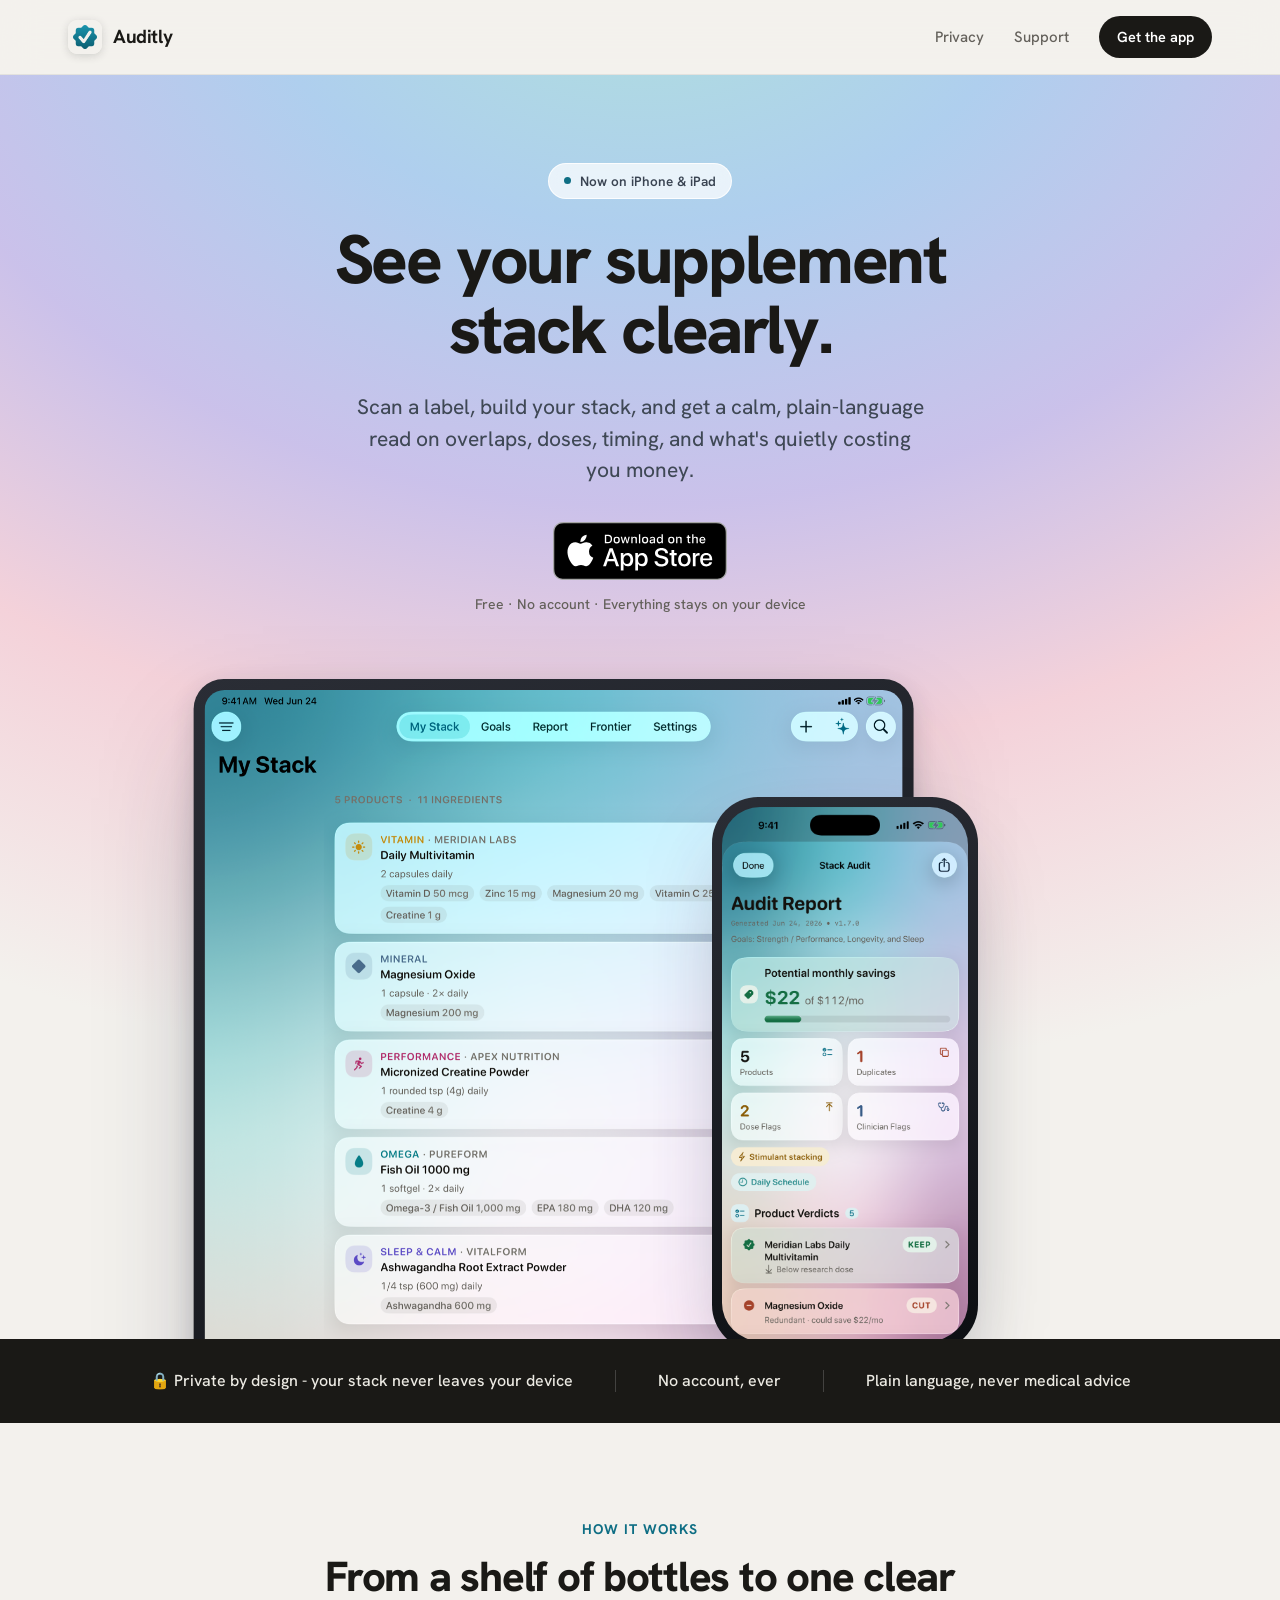
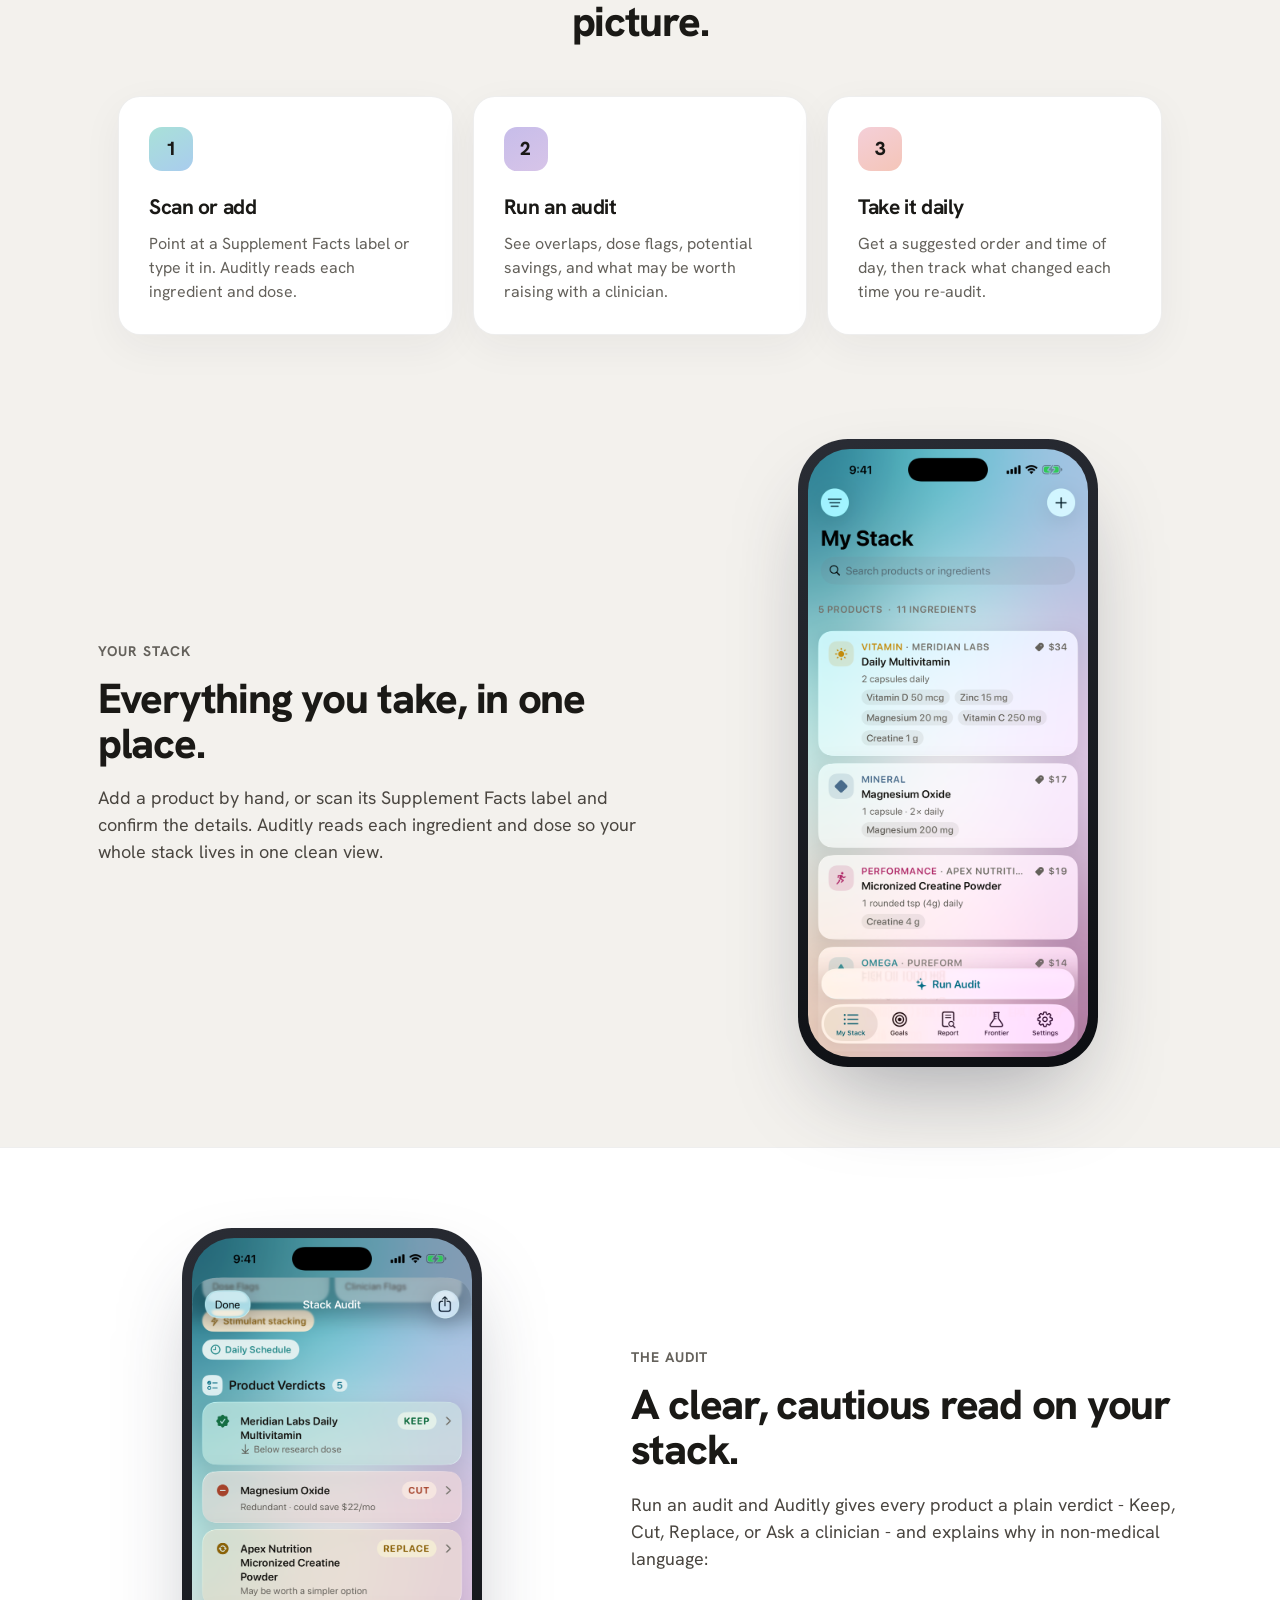
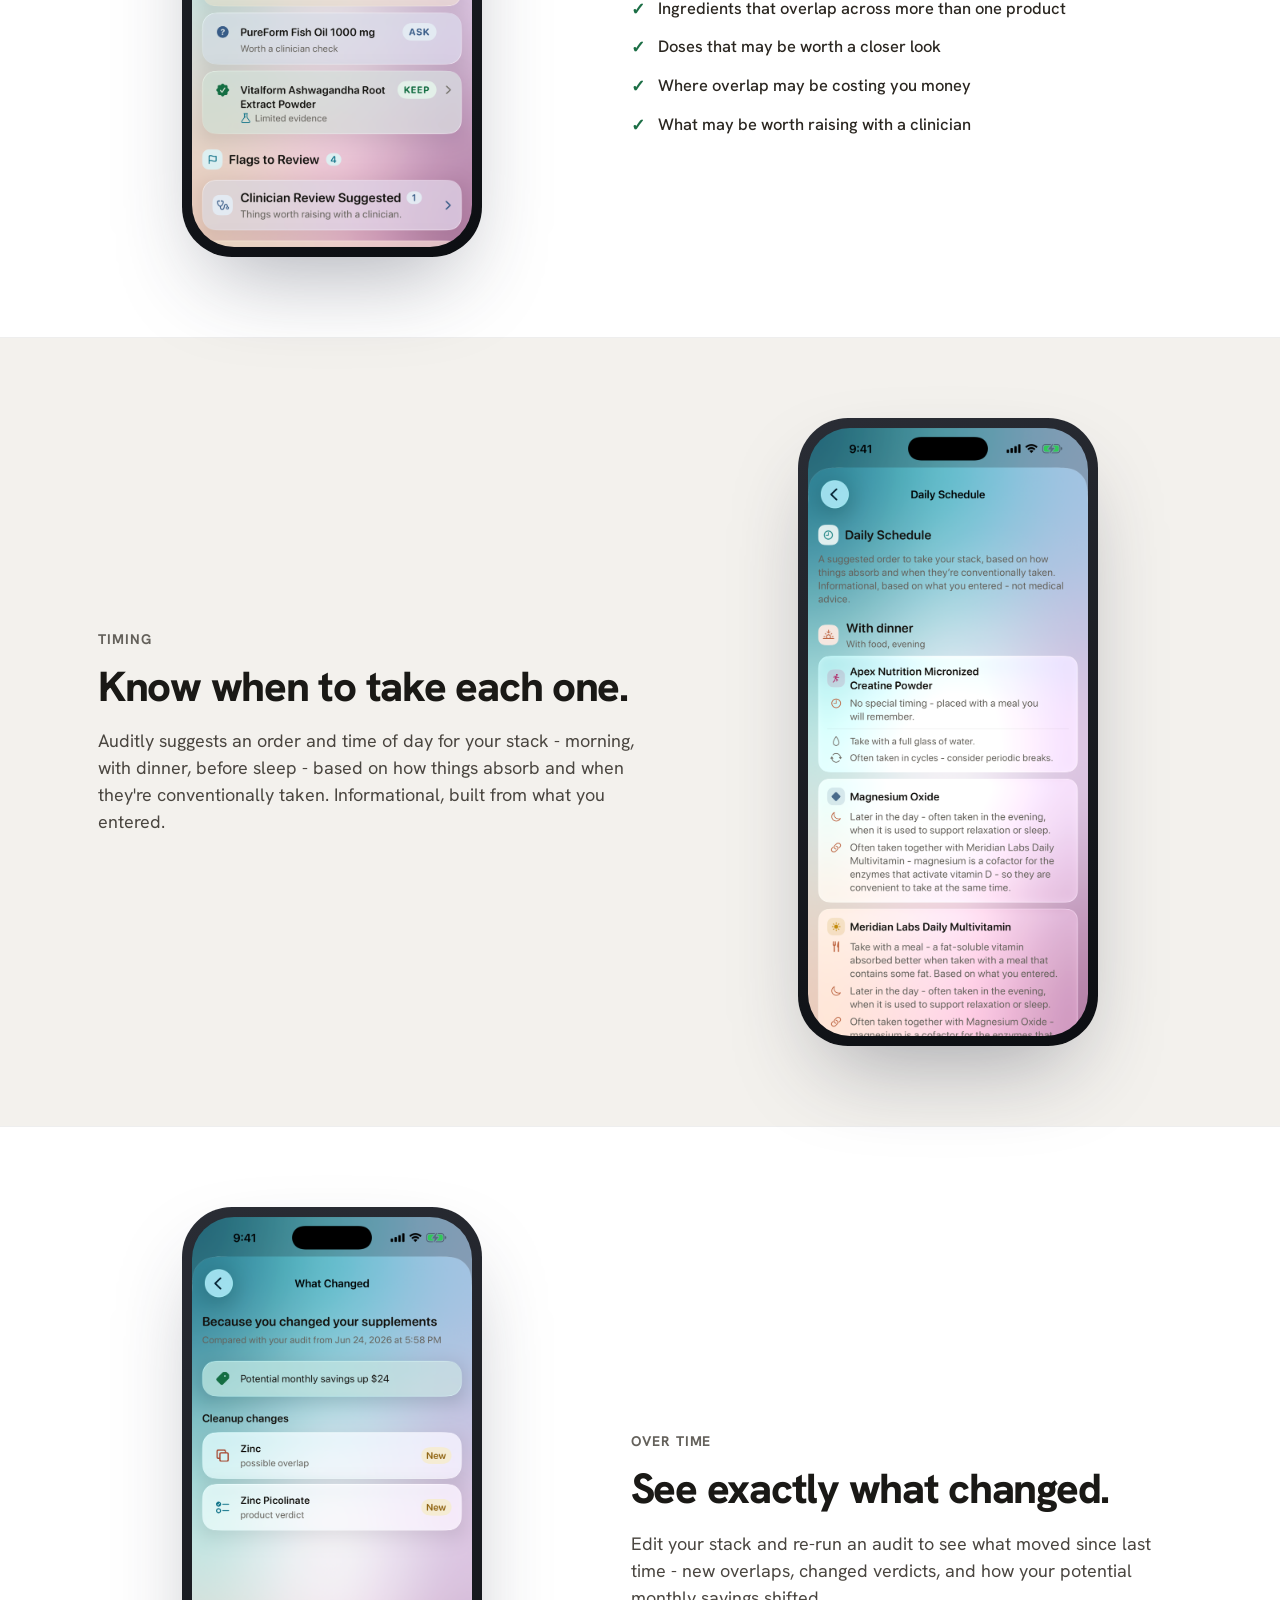
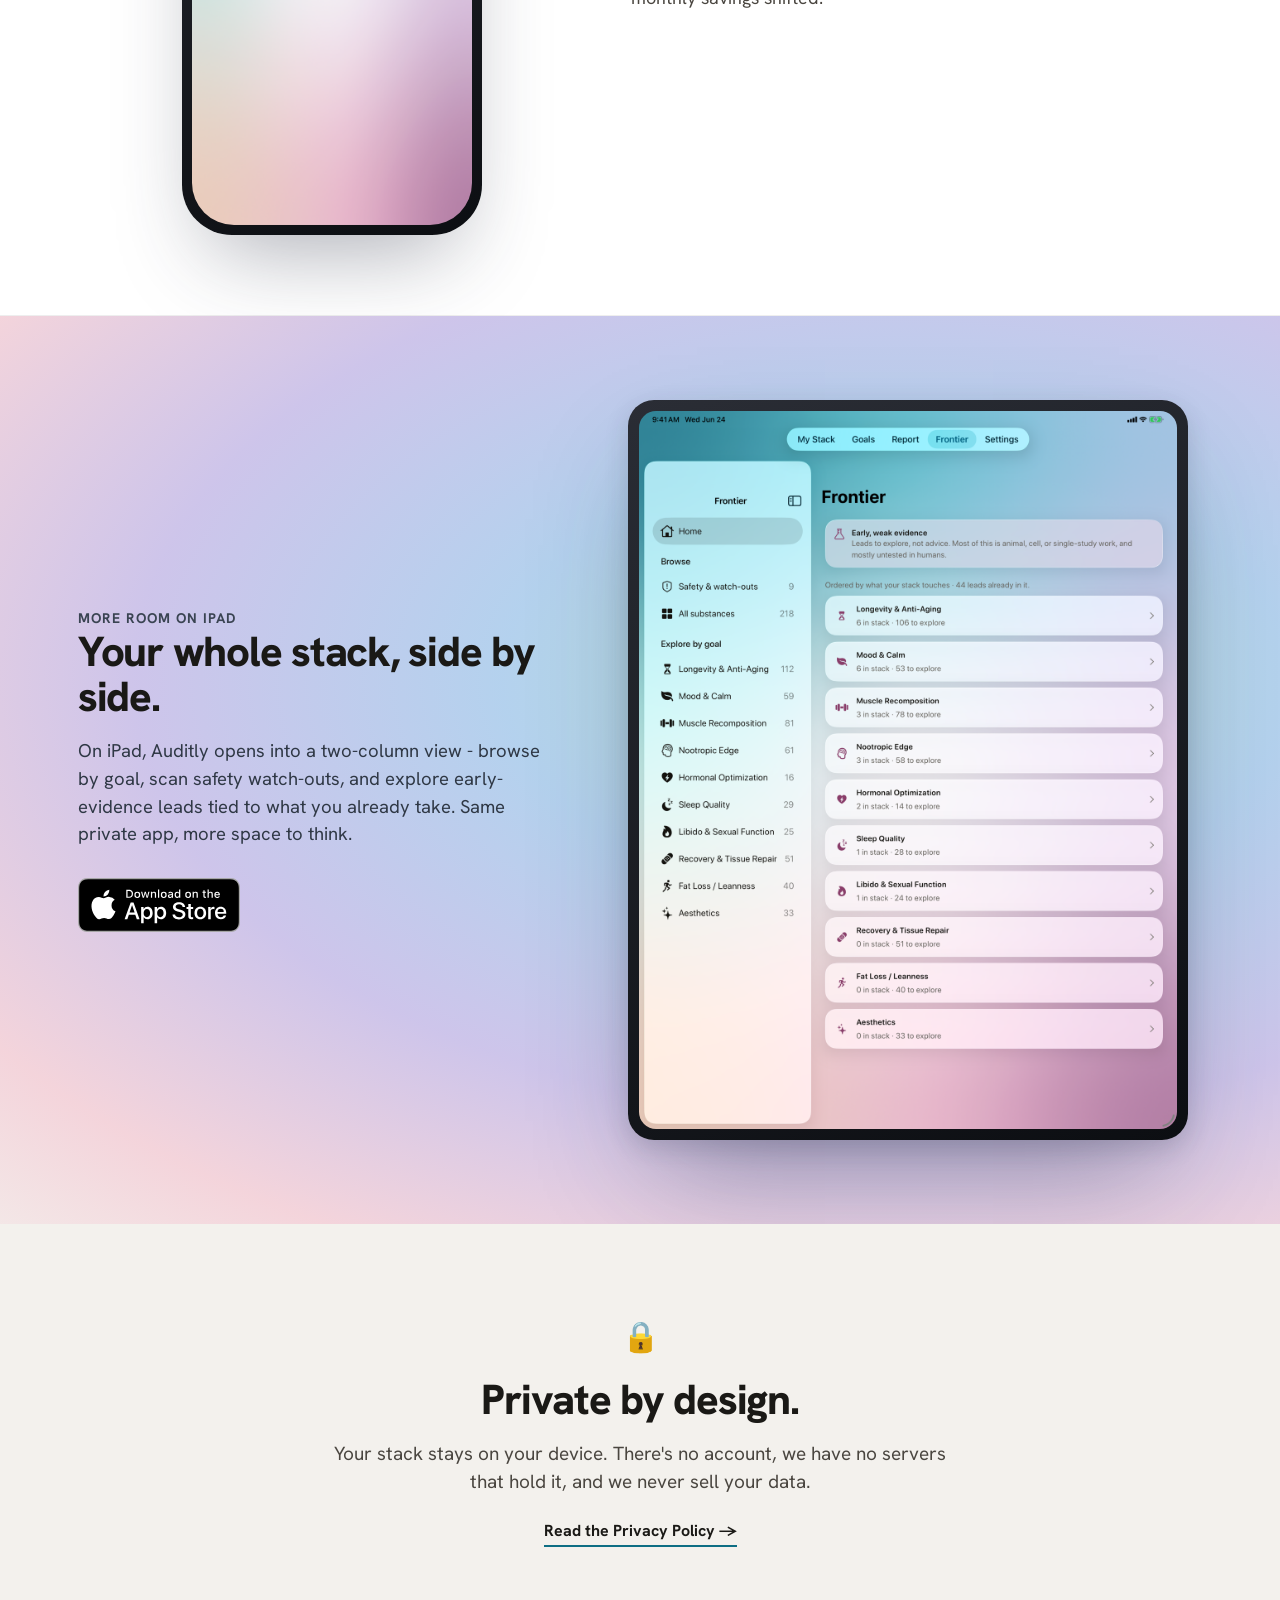
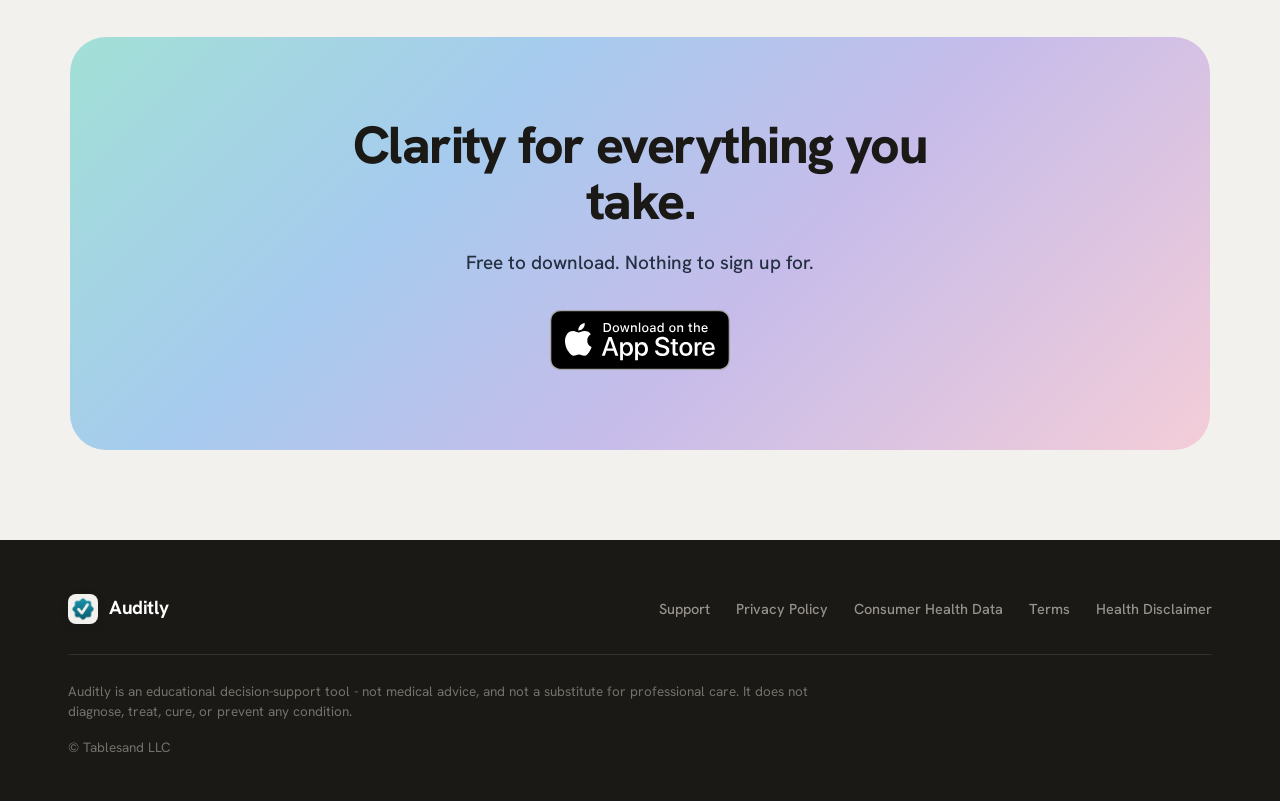
==== commit 9595c7c0: "feat(home): rebuild Tablesand homepage with new design Re-implement index.html from the new design: " ====
--- a/auditly/index.html
+++ b/auditly/index.html
@@ -3,8 +3,8 @@
 <head>
 <meta charset="utf-8">
 <meta name="viewport" content="width=device-width, initial-scale=1">
-<title>Auditly — See your supplement stack clearly</title>
-<meta name="description" content="Auditly reviews the supplements you take and shows where they overlap, where a dose may be worth a closer look, when to take each one, and where you may be overspending — in cautious, plain language.">
+<title>Auditly - See your supplement stack clearly</title>
+<meta name="description" content="Auditly reviews the supplements you take and shows where they overlap, where a dose may be worth a closer look, when to take each one, and where you may be overspending - in cautious, plain language.">
 
 <link rel="icon" type="image/png" href="/favicon-96.png">
 <link rel="apple-touch-icon" href="/apple-touch-icon.png">
@@ -179,7 +179,7 @@
   <div class="inner">
     <div class="pill"><span class="dot"></span> Now on iPhone &amp; iPad</div>
     <h1>See your supplement stack clearly.</h1>
-    <p class="lede">Scan a label, build your stack, and get a calm, plain‑language read on overlaps, doses, timing, and what's quietly costing you money.</p>
+    <p class="lede">Scan a label, build your stack, and get a calm, plain-language read on overlaps, doses, timing, and what's quietly costing you money.</p>
     <div class="cta">
       <a class="badge" href="https://apps.apple.com/us/app/auditly/id6780102394"><img src="/appstore-badge.svg" alt="Download Auditly on the App Store"></a>
       <div class="fineprint">Free · No account · Everything stays on your device</div>
@@ -194,7 +194,7 @@
 <!-- ===== TRUST STRIP ===== -->
 <section class="trust">
   <div class="wrap">
-    <div class="item">🔒 Private by design — your stack never leaves your device</div>
+    <div class="item">🔒 Private by design - your stack never leaves your device</div>
     <div class="sep"></div>
     <div class="item">No account, ever</div>
     <div class="sep"></div>
@@ -220,7 +220,7 @@
     <div class="step">
       <div class="num" style="background:linear-gradient(150deg,#F4CFD8,#F4C5B8)">3</div>
       <h3>Take it daily</h3>
-      <p>Get a suggested order and time of day, then track what changed each time you re‑audit.</p>
+      <p>Get a suggested order and time of day, then track what changed each time you re-audit.</p>
     </div>
   </div>
 </section>
@@ -244,7 +244,7 @@
     <div class="copy">
       <div class="eyebrow">The audit</div>
       <h2>A clear, cautious read on your stack.</h2>
-      <p>Run an audit and Auditly gives every product a plain verdict — Keep, Cut, Replace, or Ask a clinician — and explains why in non‑medical language:</p>
+      <p>Run an audit and Auditly gives every product a plain verdict - Keep, Cut, Replace, or Ask a clinician - and explains why in non-medical language:</p>
       <ul class="checklist">
         <li><span class="ck">✓</span>Ingredients that overlap across more than one product</li>
         <li><span class="ck">✓</span>Doses that may be worth a closer look</li>
@@ -261,7 +261,7 @@
     <div class="copy">
       <div class="eyebrow">Timing</div>
       <h2>Know when to take each one.</h2>
-      <p>Auditly suggests an order and time of day for your stack — morning, with dinner, before sleep — based on how things absorb and when they're conventionally taken. Informational, built from what you entered.</p>
+      <p>Auditly suggests an order and time of day for your stack - morning, with dinner, before sleep - based on how things absorb and when they're conventionally taken. Informational, built from what you entered.</p>
     </div>
     <div class="shot"><div class="device device--phone"><img src="/auditly/img/iphone-schedule.png" alt="The daily schedule" loading="lazy"></div></div>
   </div>
@@ -274,7 +274,7 @@
     <div class="copy">
       <div class="eyebrow">Over time</div>
       <h2>See exactly what changed.</h2>
-      <p>Edit your stack and re‑run an audit to see what moved since last time — new overlaps, changed verdicts, and how your potential monthly savings shifted.</p>
+      <p>Edit your stack and re-run an audit to see what moved since last time - new overlaps, changed verdicts, and how your potential monthly savings shifted.</p>
     </div>
   </div>
 </section>
@@ -285,7 +285,7 @@
     <div class="copy">
       <div class="eyebrow">More room on iPad</div>
       <h2>Your whole stack, side by side.</h2>
-      <p>On iPad, Auditly opens into a two‑column view — browse by goal, scan safety watch‑outs, and explore early‑evidence leads tied to what you already take. Same private app, more space to think.</p>
+      <p>On iPad, Auditly opens into a two-column view - browse by goal, scan safety watch-outs, and explore early-evidence leads tied to what you already take. Same private app, more space to think.</p>
       <div style="margin-top:30px"><a class="badge" href="https://apps.apple.com/us/app/auditly/id6780102394"><img src="/appstore-badge.svg" alt="Download on the App Store" style="height:54px"></a></div>
     </div>
     <div class="shot"><div class="device device--pad"><img src="/auditly/img/ipad-frontier.png" alt="Auditly Frontier on iPad" loading="lazy"></div></div>
@@ -322,7 +322,7 @@
         <a href="/auditly/health-disclaimer">Health Disclaimer</a>
       </nav>
     </div>
-    <p class="disclaimer">Auditly is an educational decision‑support tool — not medical advice, and not a substitute for professional care. It does not diagnose, treat, cure, or prevent any condition.</p>
+    <p class="disclaimer">Auditly is an educational decision-support tool - not medical advice, and not a substitute for professional care. It does not diagnose, treat, cure, or prevent any condition.</p>
     <p class="copy">© Tablesand LLC</p>
   </div>
 </footer>
